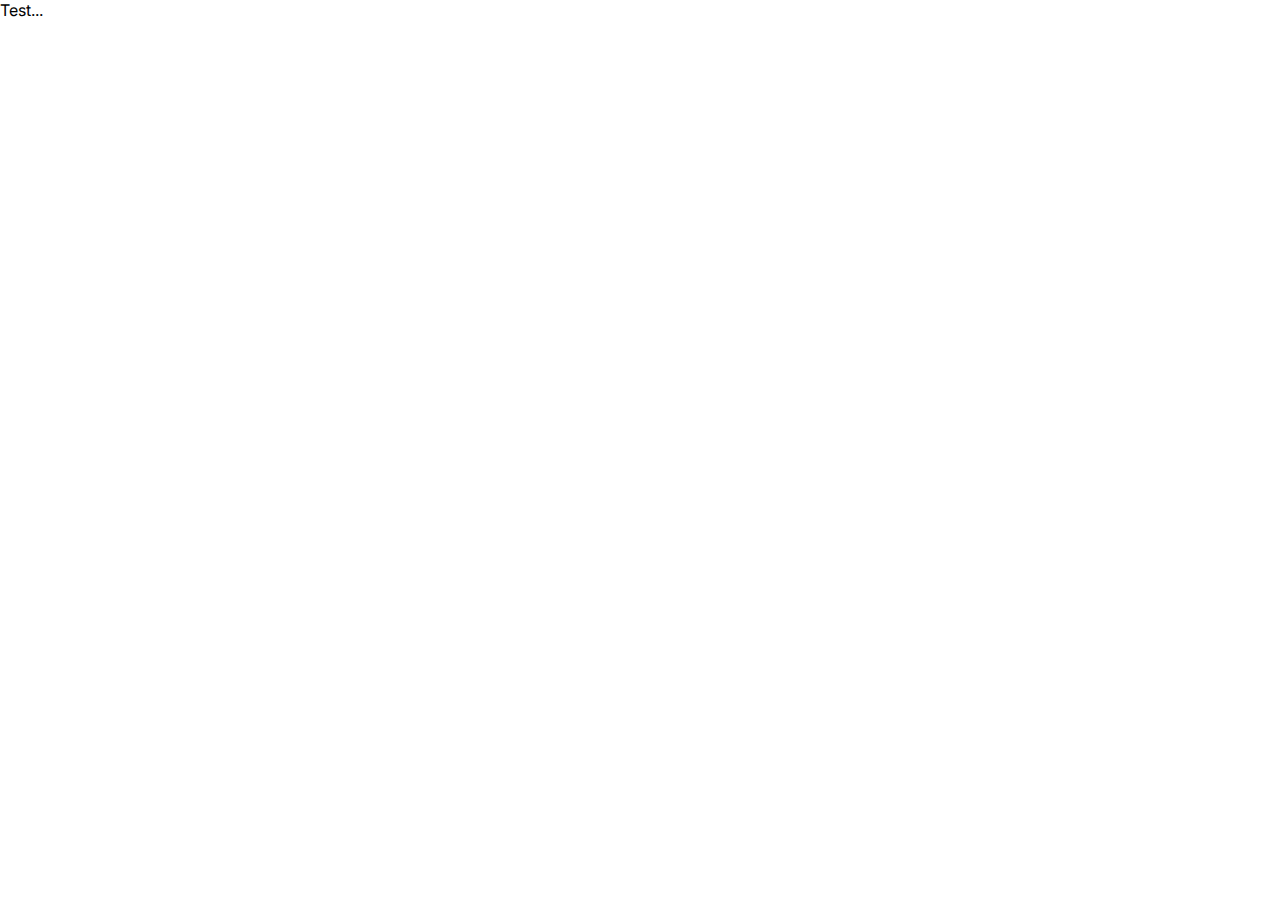
==== index.html @ e5927269 "Add files via upload" ====
<!DOCTYPE html>
<html lang="en">
  <head>
    <meta charset="UTF-8" />
    <meta http-equiv="X-UA-Compatible" content="IE=edge" />
    <meta name="viewport" content="width=device-width, initial-scale=1.0" />
    <meta
      name="description"
      content="Specialty coffee in the Practicum Library"
    />
    <meta name="author" content="Michael Williams" />
    <meta
      name="keywords"
      content="coffee, recipes, espresso, baked goods, coffee shop"
    />
    <title>Coffee Shop</title>
    <link rel="stylesheet" href="./vendor/normalize.css" />
    <link rel="stylesheet" href="./pages/index.css" />
    <link rel="shortcut icon" href="favicon.ico" />
    <link rel="preconnect" href="https://fonts.googleapis.com" />
    <link rel="preconnect" href="https://fonts.gstatic.com" crossorigin />
    <link
      href="https://fonts.googleapis.com/css2?family=Inter:wght@400;500;700&family=Noto+Serif:ital@0;1&display=swap"
      rel="stylesheet"
    />
  </head>

  <body>
    <div class="page">
      Test...
      <header class="header"></header>

      <main class="content">
        <section class="recipes"></section>
        <section class="menu"></section>
        <section class="reservation"></section>
        <section class="about"></section>
      </main>
      <footer class="footer"></footer>
    </div>
  </body>
</html>
---- pages/index.css ----
.page {
  min-width: 1100px;
  max-width: 1600px;
  margin: 0, auto;
  font-family: "Inter", Arial, sans-serif;
  font-size: 16px;
  line-height: 20px;
}

.footer {
}
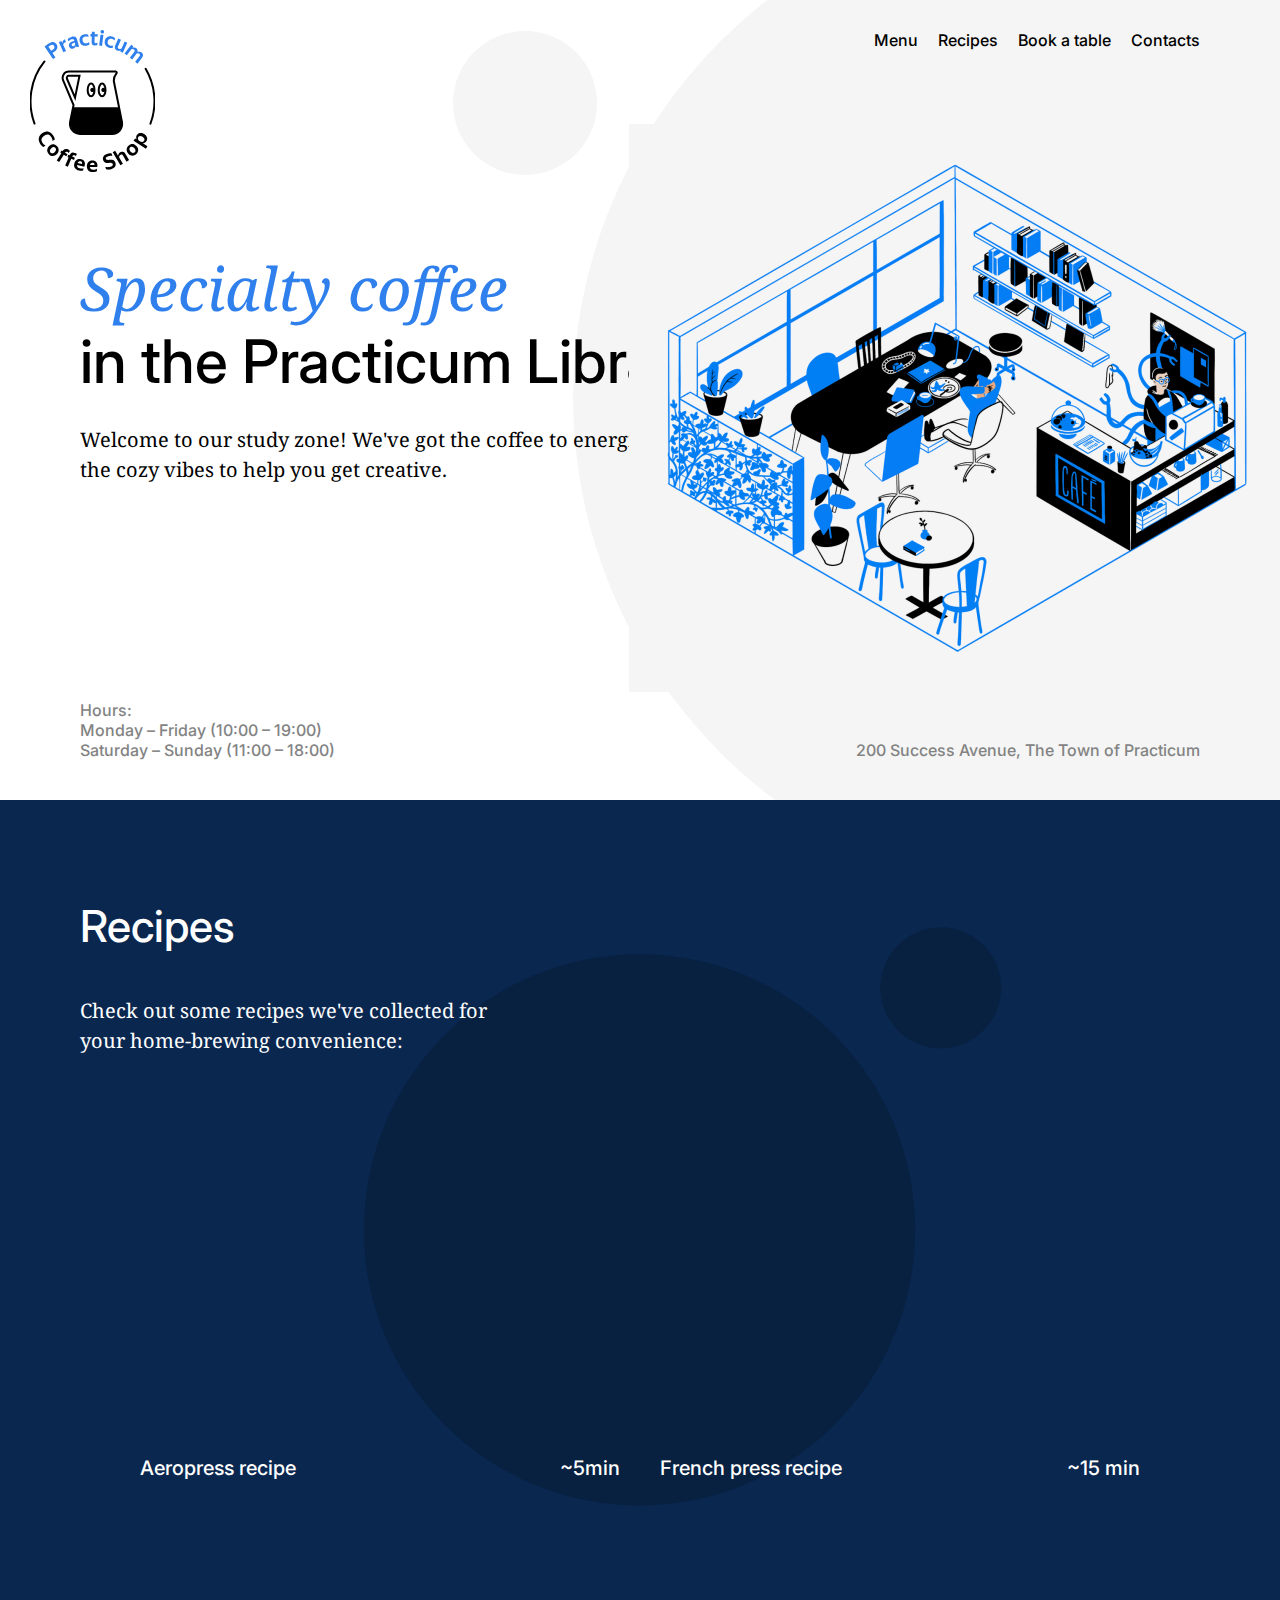
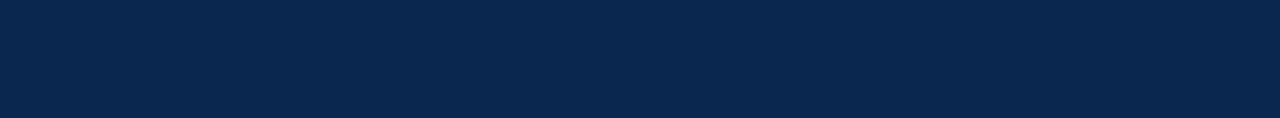
==== commit f405cc09: "Add files via upload" ====
--- a/index.html
+++ b/index.html
@@ -27,14 +27,94 @@
 
   <body>
     <div class="page">
-      Test...
-      <header class="header"></header>
+      <header class="header">
+        <nav class="nav">
+          <img
+            src="./images/logo_coffee_shop.svg"
+            alt="Practicum Coffee Shop Logo"
+            class="logo"
+          />
+          <ul class="nav__links">
+            <li>
+              <a class="nav__link" href="#menu">Menu</a>
+            </li>
+            <li>
+              <a class="nav__link" href="#recipes">Recipes</a>
+            </li>
+            <li>
+              <a class="nav__link" href="#reservations">Book a table</a>
+            </li>
+            <li>
+              <a class="nav__link" href="#contacts">Contacts</a>
+            </li>
+          </ul>
+        </nav>
+        <h1 class="header__title">
+          <span class="header__span-accent" style="color: #2f80ed"
+            >Specialty coffee</span
+          ><br />
+          in the Practicum Library
+        </h1>
+        <p class="header__description">
+          Welcome to our study zone! We've got the coffee to energize you and
+          the cozy vibes to help you get creative.
+        </p>
+        <img
+          src="./images/inside_coffee_shop.png"
+          alt="Illustration 'Inside coffee shop'"
+          class="header__image"
+        />
+        <div class="header__footer">
+          <div class="header__hours">
+            <p class="header__paragraph">Hours:</p>
+            <p class="header__paragraph">Monday – Friday (10:00 – 19:00)</p>
+            <p class="header__paragraph">Saturday – Sunday (11:00 – 18:00)</p>
+          </div>
+          <p class="header__paragraph">
+            200 Success Avenue, The Town of Practicum
+          </p>
+        </div>
+      </header>
 
       <main class="content">
-        <section class="recipes"></section>
-        <section class="menu"></section>
-        <section class="reservation"></section>
-        <section class="about"></section>
+        <section id="recipes" class="recipes">
+          <h2 class="recipes__title">Recipes</h2>
+          <p class="recipes__subtitle">
+            Check out some recipes we've collected for your home-brewing
+            convenience:
+          </p>
+          <div class="recipes__videos">
+            <div class="recipes__video">
+              <iframe
+                class="recipes__iframe"
+                src="https://www.youtube.com/embed/j6VlT_jUVPc"
+                title="YouTube video player"
+                allow="accelerometer; autoplay; clipboard-write; encrypted-media; gyroscope; picture-in-picture; web-share"
+                allowfullscreen
+              ></iframe>
+              <p class="recipes__video-caption">
+                <span>Aeropress recipe </span>
+                <span>~5min</span>
+              </p>
+            </div>
+            <div class="recipes__video">
+              <iframe
+                class="recipes__iframe"
+                src="https://www.youtube.com/embed/st571DYYTR8"
+                title="YouTube video player"
+                allow="accelerometer; autoplay; clipboard-write; encrypted-media; gyroscope; picture-in-picture; web-share"
+                allowfullscreen
+              ></iframe>
+              <p class="recipes__video-caption">
+                <span>French press recipe</span>
+                <span>~15 min</span>
+              </p>
+            </div>
+          </div>
+        </section>
+        <section id="menu" class="menu"></section>
+        <section id="reservations" class="reservations"></section>
+        <section id="contacts" class="contacts"></section>
       </main>
       <footer class="footer"></footer>
     </div>
--- a/pages/index.css
+++ b/pages/index.css
@@ -1,11 +1,174 @@
 .page {
   min-width: 1100px;
   max-width: 1600px;
-  margin: 0, auto;
+  margin: auto;
   font-family: "Inter", Arial, sans-serif;
   font-size: 16px;
   line-height: 20px;
 }
 
+.header {
+  position: relative;
+  background-color: #ffffff;
+  background-image: url(../images/background_header.svg);
+  background-repeat: no-repeat;
+  background-position: center;
+  background-size: cover;
+  min-height: 720px;
+  max-height: 800px;
+  padding: 30px 0 40px;
+  height: 100vh;
+  box-sizing: border-box;
+}
+
+.nav {
+  display: flex;
+  justify-content: flex-end;
+}
+
+.logo {
+  position: absolute;
+  top: 30px;
+  left: 30px;
+  width: 125px;
+  height: 142px;
+}
+
+.nav__links {
+  margin: 0 80px 0 0;
+  display: flex;
+  column-gap: 20px;
+  font-family: "Inter";
+  font-style: normal;
+  font-weight: 500;
+  font-size: 16px;
+  line-height: 20px;
+  list-style: none;
+}
+
+.nav__link {
+  color: #000000;
+  text-decoration: none;
+  font-weight: 500;
+  padding-left: 0;
+}
+.header__title {
+  display: block;
+  margin: 202px 0 28px 80px;
+  max-width: 729px;
+  font-family: "Inter";
+  font-style: normal;
+  font-weight: 500;
+  font-size: 60px;
+  line-height: 72px;
+}
+
+.header__span-accent {
+  font-family: "Noto Serif";
+  font-style: italic;
+  font-weight: normal;
+  font-size: 60px;
+  line-height: 72px;
+  color: #2f80ed;
+}
+
+.header__description {
+  max-width: 683px;
+  margin: 28px 0 0 80px;
+  font-family: "Noto Serif";
+  font-style: normal;
+  font-weight: normal;
+  font-size: 20px;
+  line-height: 30px;
+}
+
+.header__image {
+  position: absolute;
+  width: 646px;
+  height: 568px;
+  top: 124px;
+  right: 5px;
+  z-index: 0;
+}
+
+.header__footer {
+  display: flex;
+  position: absolute;
+  left: 80px;
+  right: 80px;
+  bottom: 40px;
+  flex-direction: row;
+  justify-content: space-between;
+  box-sizing: border-box;
+  align-items: flex-end;
+}
+
+.header__paragraph {
+  margin: 0;
+  font-family: "Inter";
+  font-style: normal;
+  font-weight: 500;
+  font-size: 16px;
+  line-height: 20px;
+  color: #838383;
+}
+
+.recipes {
+  background-color: #0a2750;
+  background-image: url(../images/background_recipes.svg);
+  background-repeat: no-repeat;
+  background-position: center;
+  background-size: cover;
+  color: #ffffff;
+}
+
+.recipes__title {
+  max-width: 580px;
+  font-family: "Inter";
+  font-style: normal;
+  font-weight: 500;
+  font-size: 44px;
+  line-height: 52px;
+  margin: 0;
+  padding: 100px 0 24px 80px;
+}
+
+.recipes__subtitle {
+  max-width: 438px;
+  font-family: "Noto Serif";
+  font-style: normal;
+  font-weight: normal;
+  font-size: 20px;
+  line-height: 30px;
+  padding-left: 80px;
+}
+
+.recipes__videos {
+  display: flex;
+  justify-content: center;
+  align-items: center;
+  margin: 0;
+  padding-bottom: 215px;
+  padding-top: 80px;
+  gap: 40px;
+}
+
+.recipes__iframe {
+  width: 480px;
+  height: 273px;
+  border: none;
+}
+
+.recipes__video-caption {
+  display: flex;
+  justify-content: space-between;
+  align-items: center;
+  font-family: "Inter";
+  font-style: normal;
+  font-weight: 500;
+  font-size: 20px;
+  line-height: 30px;
+}
+
 .footer {
 }
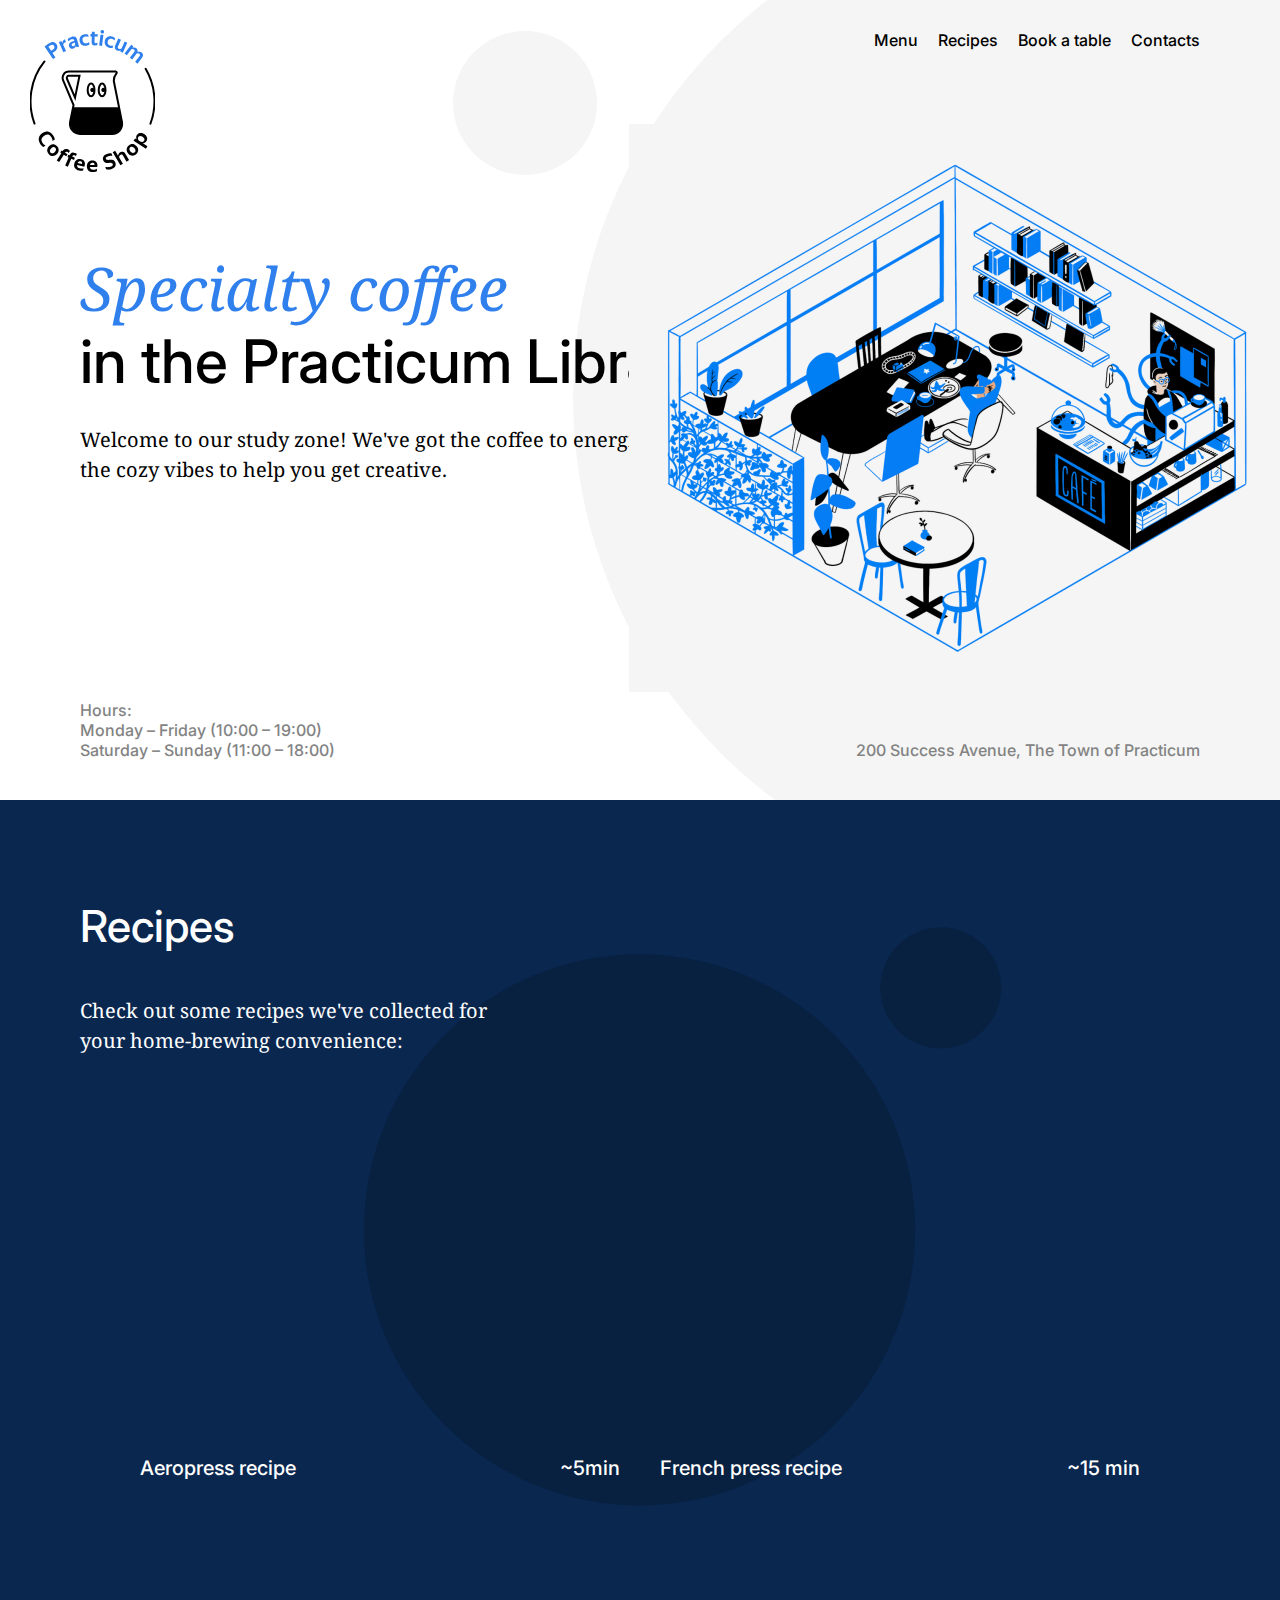
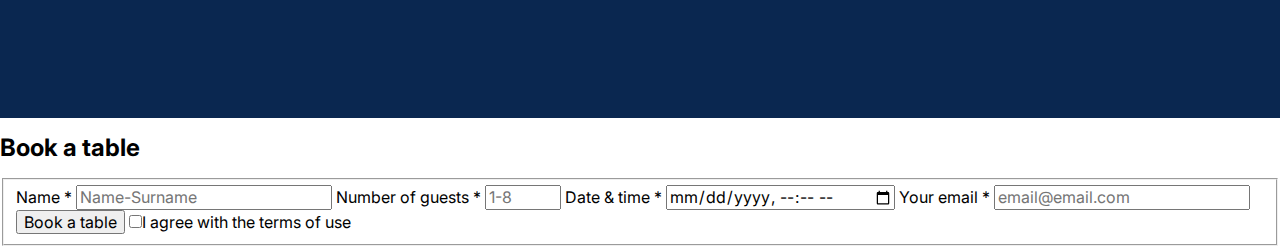
==== commit f1d5c5b9: "Add files via upload" ====
--- a/index.html
+++ b/index.html
@@ -112,8 +112,66 @@
             </div>
           </div>
         </section>
+        <section id="reservation" class="reservation">
+          <h2 class="reservation__title">Book a table</h2>
+          <form class="form reservation__form">
+            <fieldset class="form__fieldset">
+              <label for="name" class="form__label">Name *</label>
+              <input
+                class="form__input"
+                type="text"
+                id="name"
+                name="name-surname"
+                placeholder="Name-Surname"
+                required
+              />
+              <label for="number-of-guest" class="form__label"
+                >Number of guests *</label
+              >
+              <input
+                class="form__input"
+                type="number"
+                id="number-of-guest"
+                name="number-of-guest"
+                min="1"
+                max="8"
+                placeholder="1-8"
+                required
+              />
+              <label for="date-time" class="form__label">Date & time *</label>
+              <input
+                class="form__input"
+                type="datetime-local"
+                id="date-time"
+                name="date-time"
+                required
+              />
+              <label for="email" class="form__label">Your email *</label>
+              <input
+                class="form__input"
+                type="email"
+                id="email"
+                name="email"
+                placeholder="email@email.com"
+                required
+              />
+              <button class="form__button" type="submit">Book a table</button>
+              <label
+                for="terms-agreement"
+                class="form__label form__label_type_checkbox"
+              >
+                <input
+                  class="form__checkbox"
+                  type="checkbox"
+                  id="terms-agreement"
+                  name="terms-agreement"
+                  required
+                />I agree with the terms of use
+              </label>
+            </fieldset>
+          </form>
+        </section>
         <section id="menu" class="menu"></section>
-        <section id="reservations" class="reservations"></section>
         <section id="contacts" class="contacts"></section>
       </main>
       <footer class="footer"></footer>
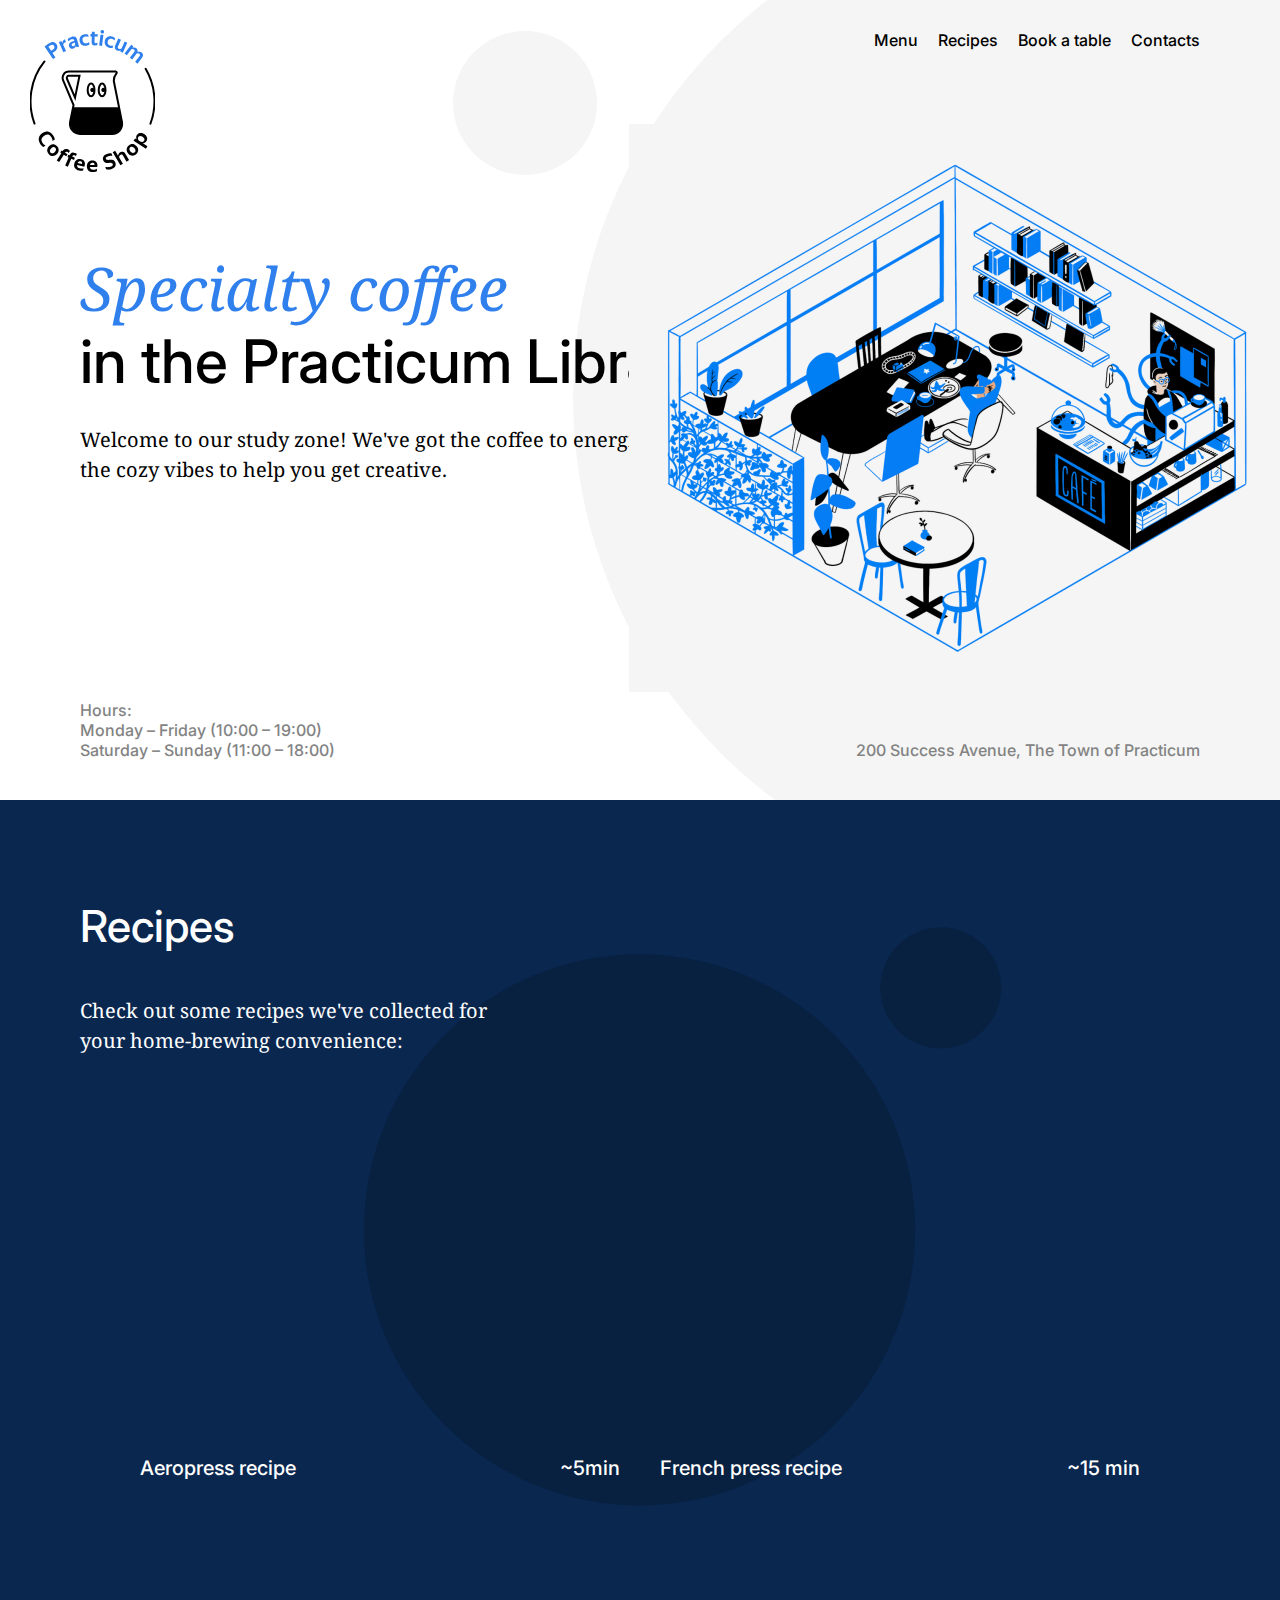
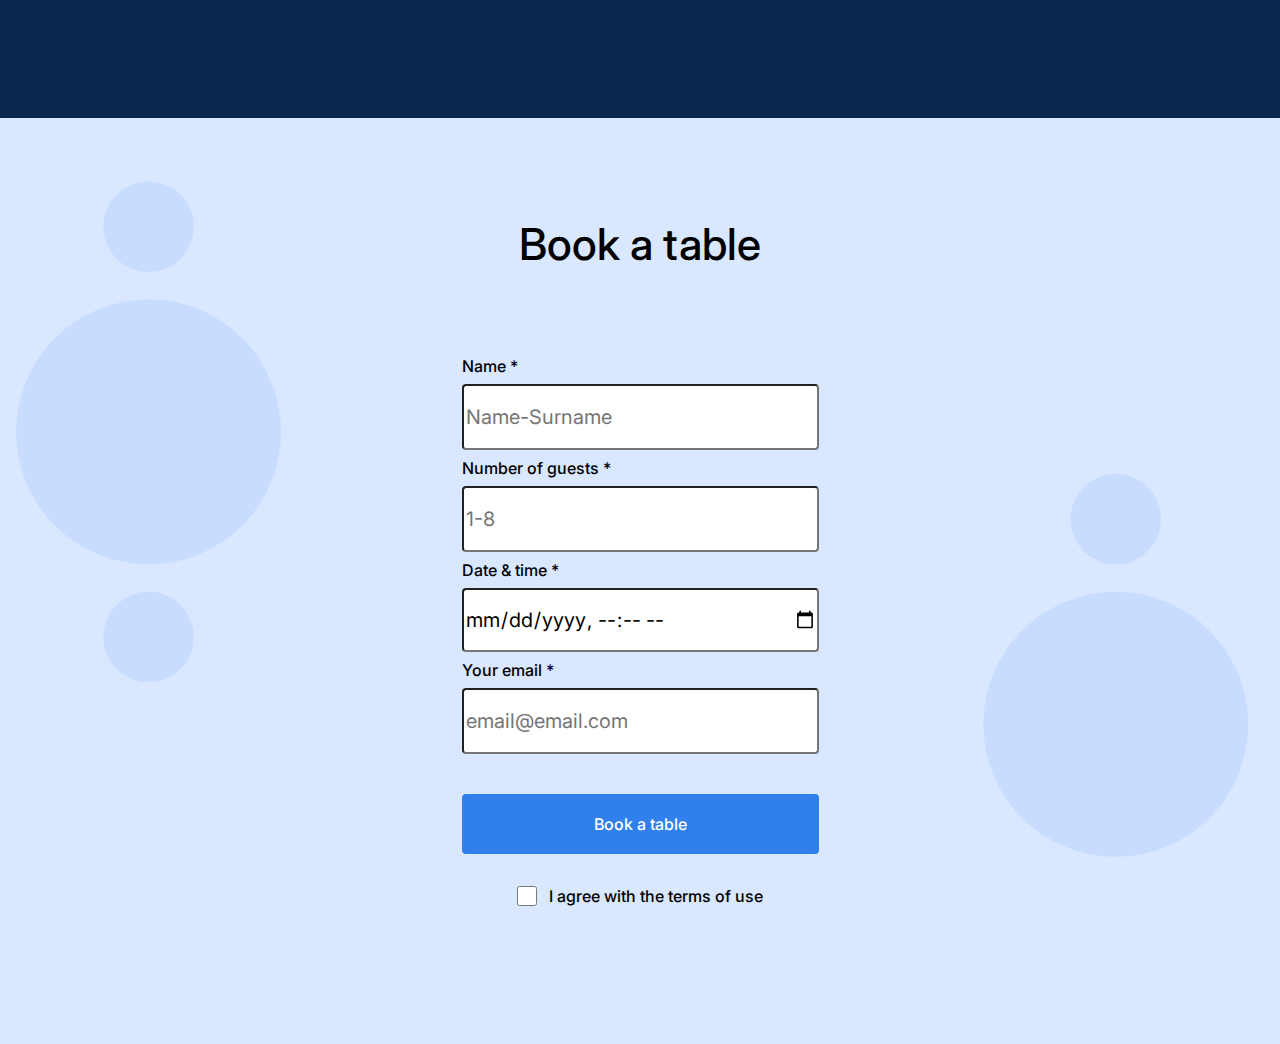
==== commit 3b1106d5: "Add files via upload" ====
--- a/index.html
+++ b/index.html
@@ -42,7 +42,7 @@
               <a class="nav__link" href="#recipes">Recipes</a>
             </li>
             <li>
-              <a class="nav__link" href="#reservations">Book a table</a>
+              <a class="nav__link" href="#reservation">Book a table</a>
             </li>
             <li>
               <a class="nav__link" href="#contacts">Contacts</a>
--- a/pages/index.css
+++ b/pages/index.css
@@ -170,5 +170,102 @@
   line-height: 30px;
 }
 
+.reservation {
+  background-image: url(../images/background_reservation.svg);
+  background-color: #d9e7ff;
+  background-repeat: no-repeat;
+  background-position: center;
+  background-size: cover;
+}
+
+.reservation__title {
+  text-align: center;
+  font-family: Inter;
+  font-style: normal;
+  font-weight: 500;
+  font-size: 44px;
+  line-height: 52px;
+  padding: 100px 0 80px 0;
+  margin: auto;
+}
+.reservation__form {
+  max-width: 385px;
+  margin: auto;
+}
+
+.form {
+  display: flex;
+  flex-direction: column;
+  align-content: center;
+  justify-content: center;
+  max-width: 385px;
+}
+.form__fieldset {
+  display: flex;
+  flex-direction: column;
+  align-content: center;
+  justify-content: center;
+  border: none;
+}
+
+.form__label {
+  font-family: Inter;
+  font-style: normal;
+  font-weight: 500;
+  font-size: 16px;
+  line-height: 20px;
+  margin-bottom: 8px;
+}
+
+.form__input {
+  font-family: Inter;
+  font-style: normal;
+  font-weight: normal;
+  font-size: 20px;
+  line-height: 30px;
+  border-radius: 4px;
+  margin: 0 0 8px 0;
+  height: 60px;
+}
+
+.form__button {
+  width: 100%;
+  height: 60px;
+  background-color: #2f80ed;
+  color: #ffffff;
+  font-family: Inter;
+  font-style: normal;
+  font-weight: 500;
+  font-size: 16px;
+  line-height: 20px;
+  border-radius: 4px;
+  border: none;
+  margin: 32px 0 32px 0;
+  opacity: 1;
+}
+
+.form__button:hover {
+  opacity: 0.7;
+}
+
+.form__label_type_checkbox {
+  display: flex;
+  justify-content: center;
+}
+.form__checkbox {
+  width: 20px;
+  height: 20px;
+  background-color: #2f80ed;
+  background-image: url(../images/check.svg);
+  font-family: Inter;
+  font-style: normal;
+  font-weight: 500;
+  font-size: 16px;
+  line-height: 20px;
+  border-radius: 2px;
+  margin-right: 12px;
+  margin-bottom: 120px;
+}
+
 .footer {
 }
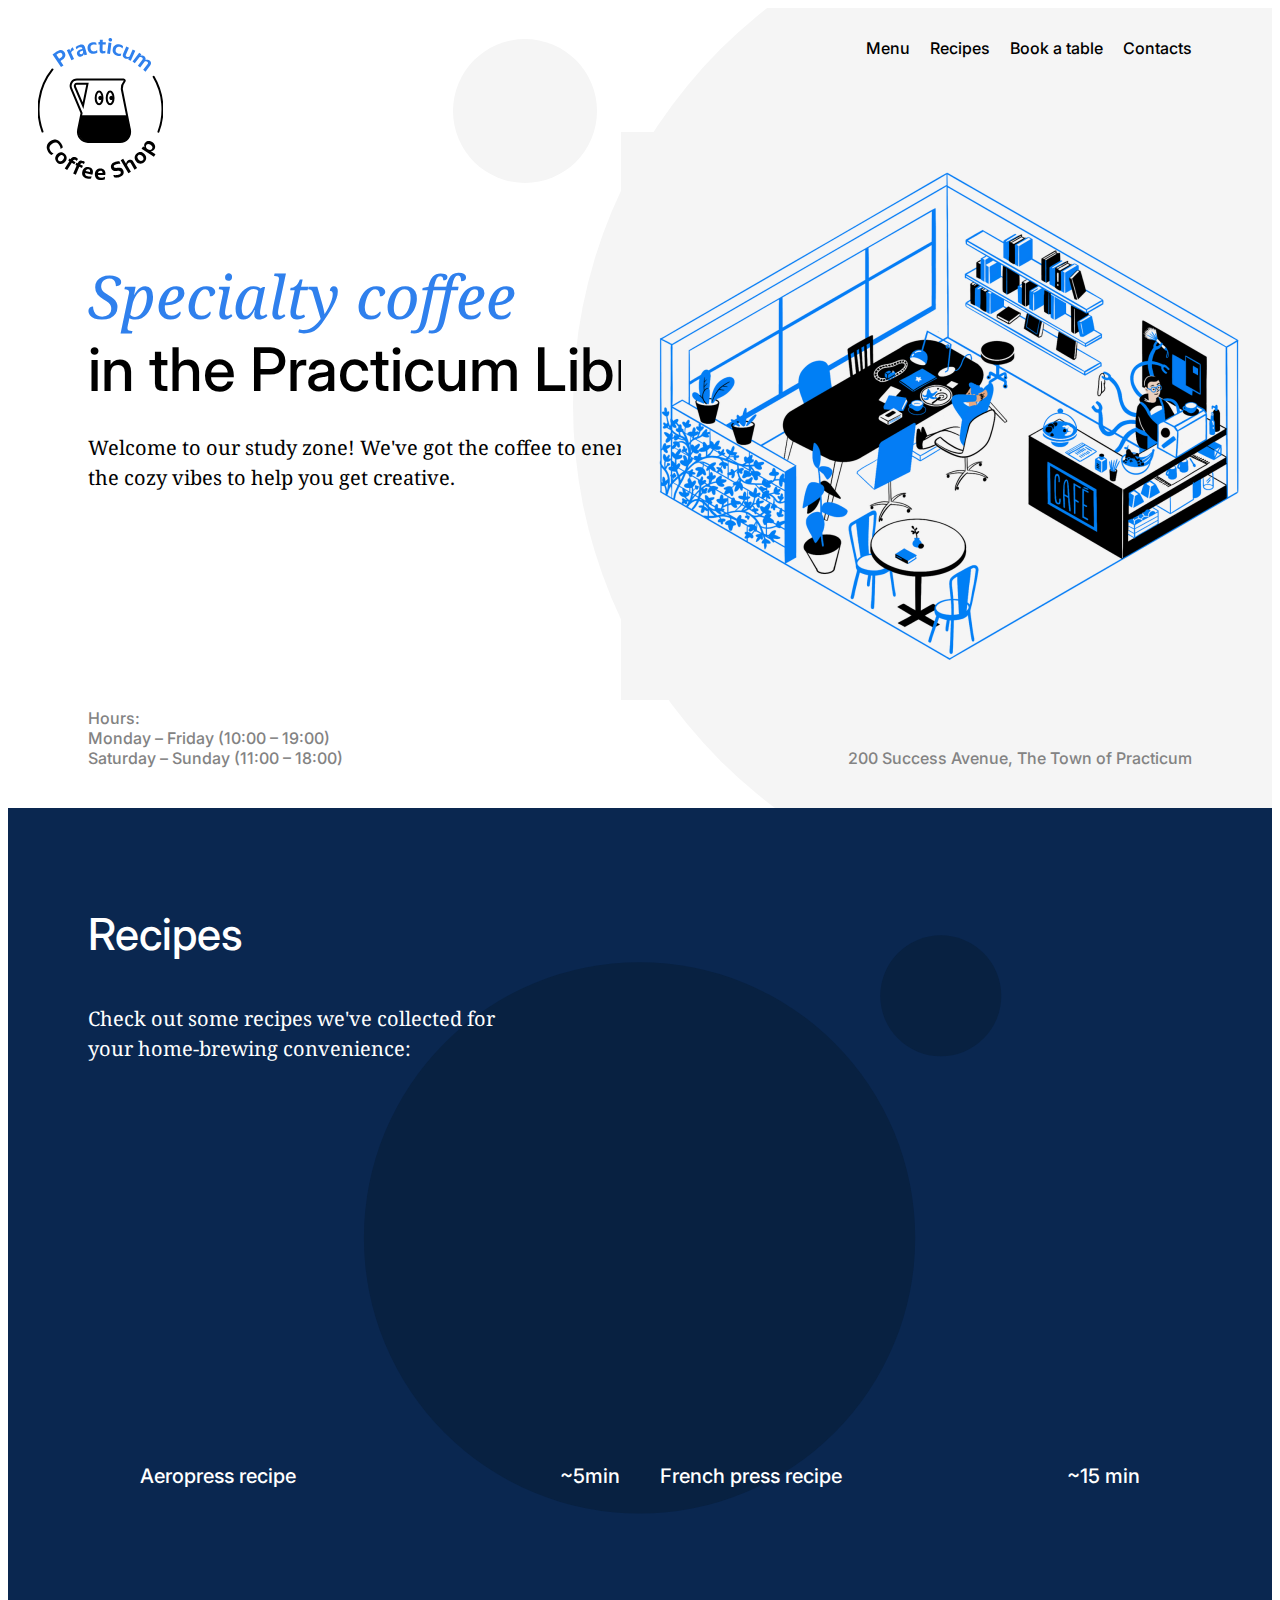
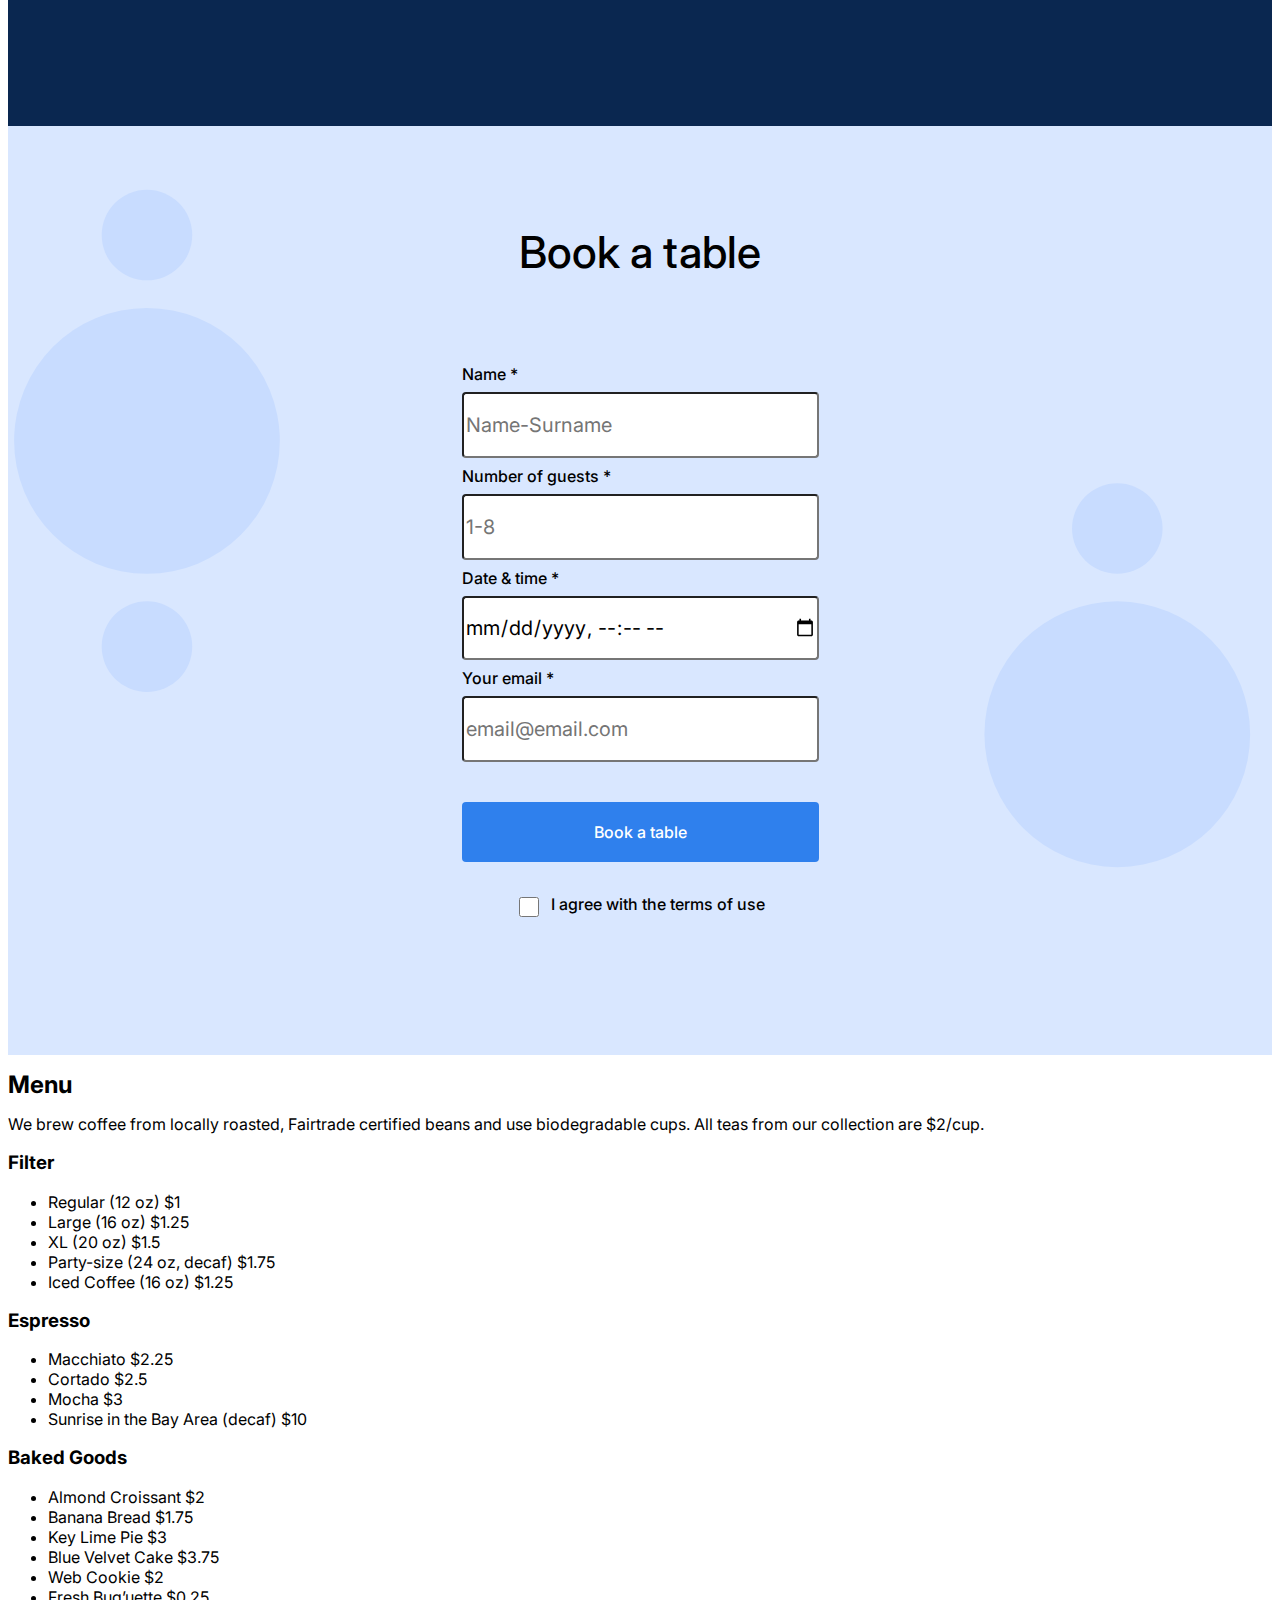
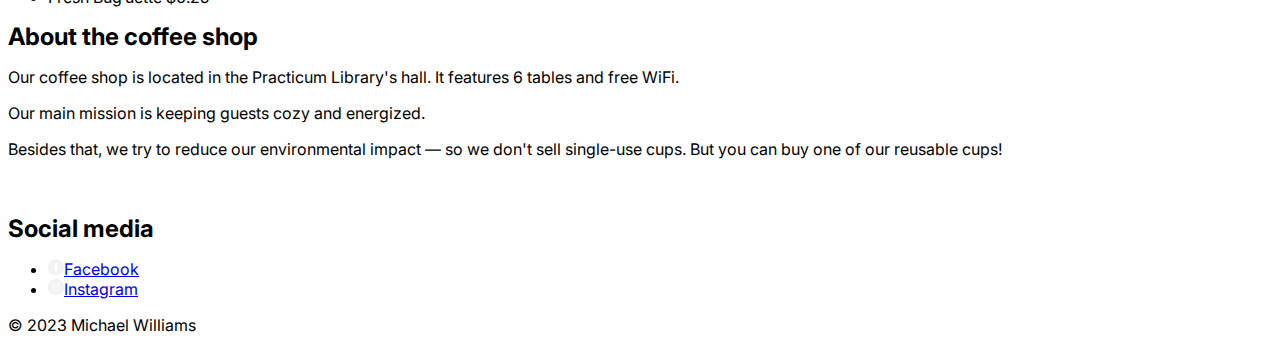
==== commit adb33e7b: "Add files via upload" ====
--- a/index.html
+++ b/index.html
@@ -14,7 +14,6 @@
       content="coffee, recipes, espresso, baked goods, coffee shop"
     />
     <title>Coffee Shop</title>
-    <link rel="stylesheet" href="./vendor/normalize.css" />
     <link rel="stylesheet" href="./pages/index.css" />
     <link rel="shortcut icon" href="favicon.ico" />
     <link rel="preconnect" href="https://fonts.googleapis.com" />
@@ -171,10 +170,158 @@
             </fieldset>
           </form>
         </section>
-        <section id="menu" class="menu"></section>
-        <section id="contacts" class="contacts"></section>
+        <section id="menu" class="menu">
+          <h2 class="menu__title">Menu</h2>
+          <p class="menu__subtitle">
+            We brew coffee from locally roasted, Fairtrade certified beans and
+            use biodegradable cups. All teas from our collection are $2/cup.
+          </p>
+          <div class="menu__cards">
+            <div class="card">
+              <h3 class="card__title">Filter</h3>
+              <ul class="card__list">
+                <li class="card__list-item">
+                  Regular (12 oz)
+                  <span class="card__list-divider"></span>
+                  $1
+                </li>
+                <li class="card__list-item">
+                  Large (16 oz)
+                  <span class="card__list-divider"></span>
+                  $1.25
+                </li>
+                <li class="card__list-item">
+                  XL (20 oz)
+                  <span class="card__list-divider"></span>
+                  $1.5
+                </li>
+                <li class="card__list-item">
+                  Party-size (24 oz, decaf)
+                  <span class="card__list-divider"></span>
+                  $1.75
+                </li>
+                <li class="card__list-item">
+                  Iced Coffee (16 oz)
+                  <span class="card__list-divider"></span>
+                  $1.25
+                </li>
+              </ul>
+            </div>
+            <div class="card">
+              <h3 class="card__title">Espresso</h3>
+              <ul class="card__list">
+                <li class="card__list-item">
+                  Macchiato
+                  <span class="card__list-divider"></span>
+                  $2.25
+                </li>
+                <li class="card__list-item">
+                  Cortado
+                  <span class="card__list-divider"></span>
+                  $2.5
+                </li>
+                <li class="card__list-item">
+                  Mocha
+                  <span class="card__list-divider"></span>
+                  $3
+                </li>
+                <li class="card__list-item">
+                  Sunrise in the Bay Area (decaf)
+                  <span class="card__list-divider"></span>
+                  $10
+                </li>
+              </ul>
+            </div>
+            <div class="card">
+              <h3 class="card__title">Baked Goods</h3>
+              <ul class="card__list">
+                <li class="card__list-item">
+                  Almond Croissant
+                  <span class="card__list-divider"></span>
+                  $2
+                </li>
+                <li class="card__list-item">
+                  Banana Bread
+                  <span class="card__list-divider"></span>
+                  $1.75
+                </li>
+                <li class="card__list-item">
+                  Key Lime Pie
+                  <span class="card__list-divider"></span>
+                  $3
+                </li>
+                <li class="card__list-item">
+                  Blue Velvet Cake
+                  <span class="card__list-divider"></span>
+                  $3.75
+                </li>
+                <li class="card__list-item">
+                  Web Cookie
+                  <span class="card__list-divider"></span>
+                  $2
+                </li>
+                <li class="card__list-item">
+                  Fresh Bug’uette
+                  <span class="card__list-divider"></span>
+                  $0.25
+                </li>
+              </ul>
+            </div>
+          </div>
+        </section>
+        <section id="about" class="about">
+          <h2 class="about__title">About the coffee shop</h2>
+          <div class="about__content">
+            <p class="about__paragraph">
+              Our coffee shop is located in the Practicum Library's hall. It
+              features 6 tables and free WiFi.
+            </p>
+            <p class="about__paragraph">
+              Our main mission is keeping guests cozy and energized.
+            </p>
+            <p class="about__paragraph">
+              Besides that, we try to reduce our environmental impact — so we
+              don't sell single-use cups. But you can buy one of our reusable
+              cups!
+            </p>
+          </div>
+          <div class="about__circle"></div>
+          <div class="about__circle about__circle_animation_blurred"></div>
+        </section>
       </main>
-      <footer class="footer"></footer>
+      <footer id="footer" class="footer">
+        <div class="footer__content">
+          <img
+            class="footer__logo"
+            src="images/practicum_logo.svg"
+            alt="Practicum logo"
+          />
+          <div>
+            <h2 class="footer__social-heading">Social media</h2>
+            <ul class="footer__list">
+              <li class="footer__list-item">
+                <a class="footer__social-link" href="#">
+                  <img
+                    class="footer__social-icon"
+                    src="images/facebook_white.svg"
+                    alt="Facebook Icon"
+                  />Facebook
+                </a>
+              </li>
+              <li class="footer__list-item">
+                <a class="footer__social-link" href="#">
+                  <img
+                    class="footer__social-icon"
+                    src="images/instagram_white.svg"
+                    alt="Instagram Icon"
+                  />Instagram
+                </a>
+              </li>
+            </ul>
+          </div>
+        </div>
+        <p class="footer__copyright">&copy; 2023 Michael Williams</p>
+      </footer>
     </div>
   </body>
 </html>
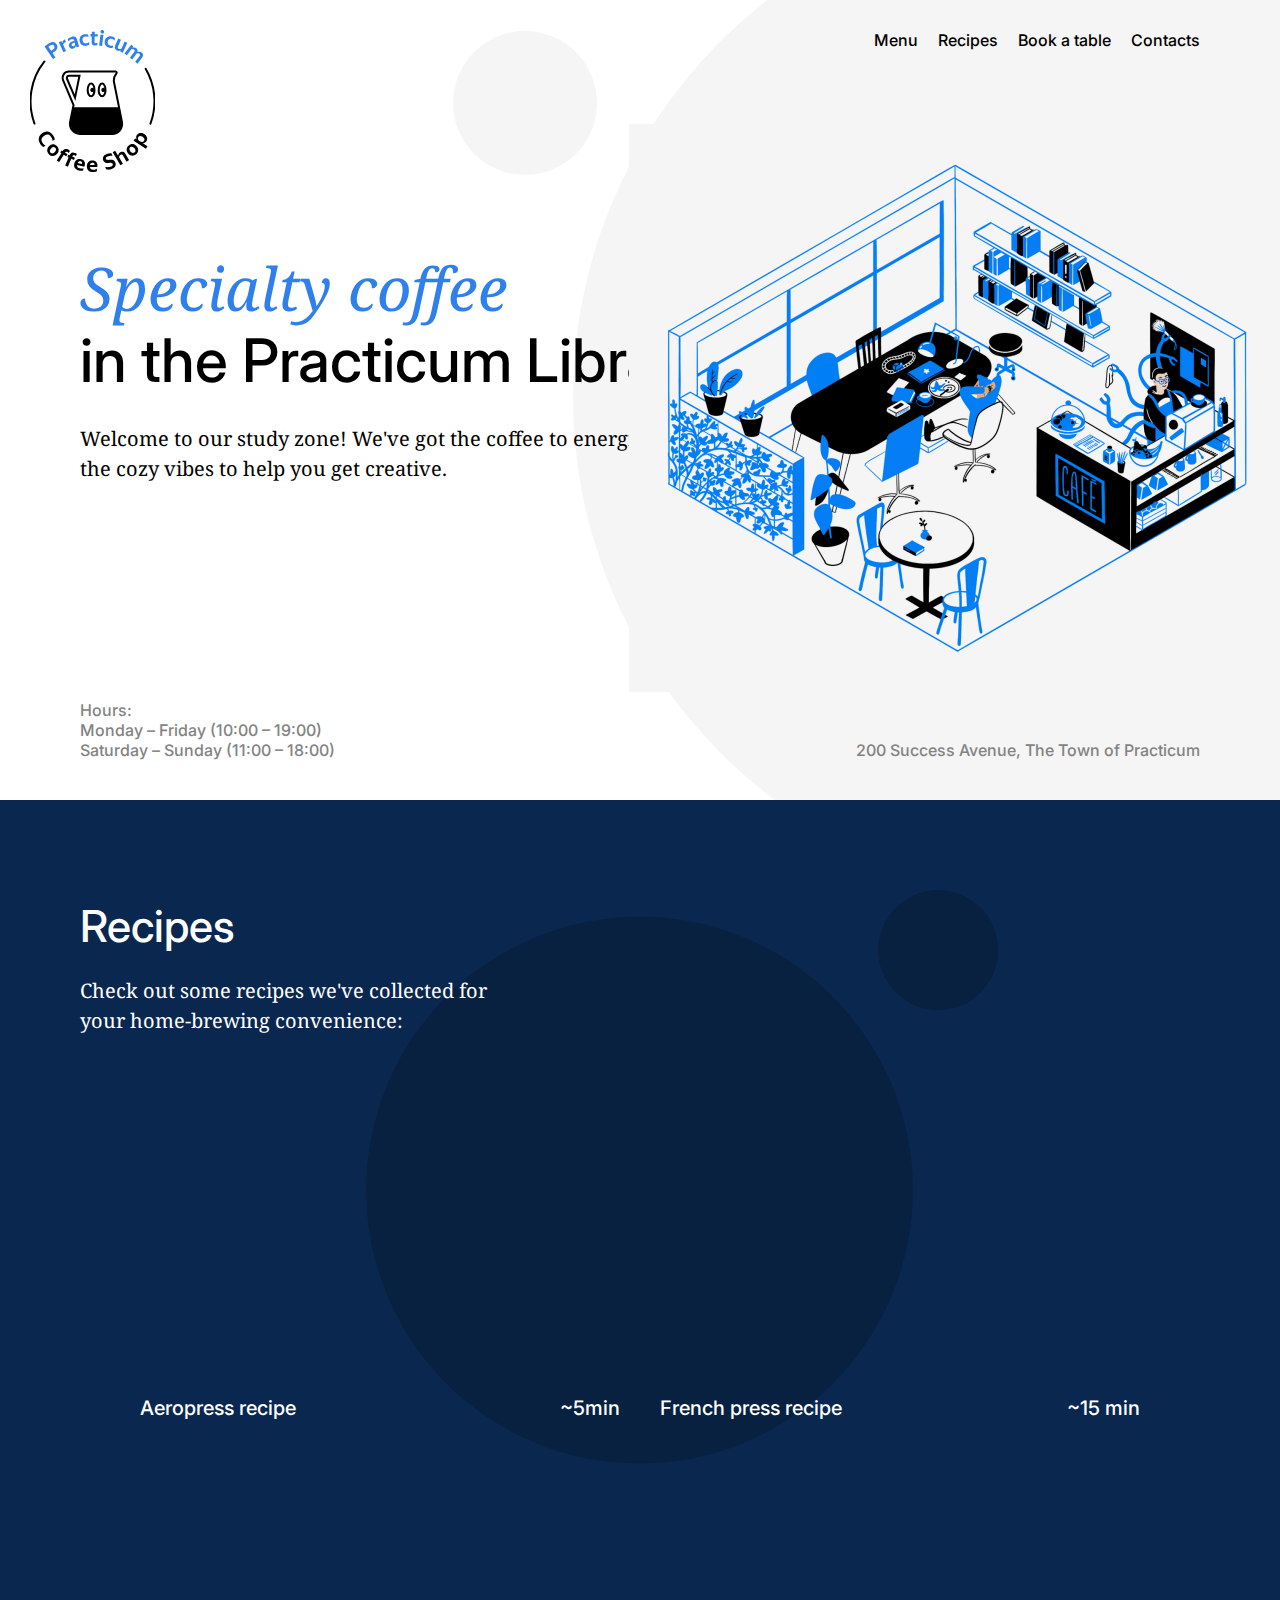
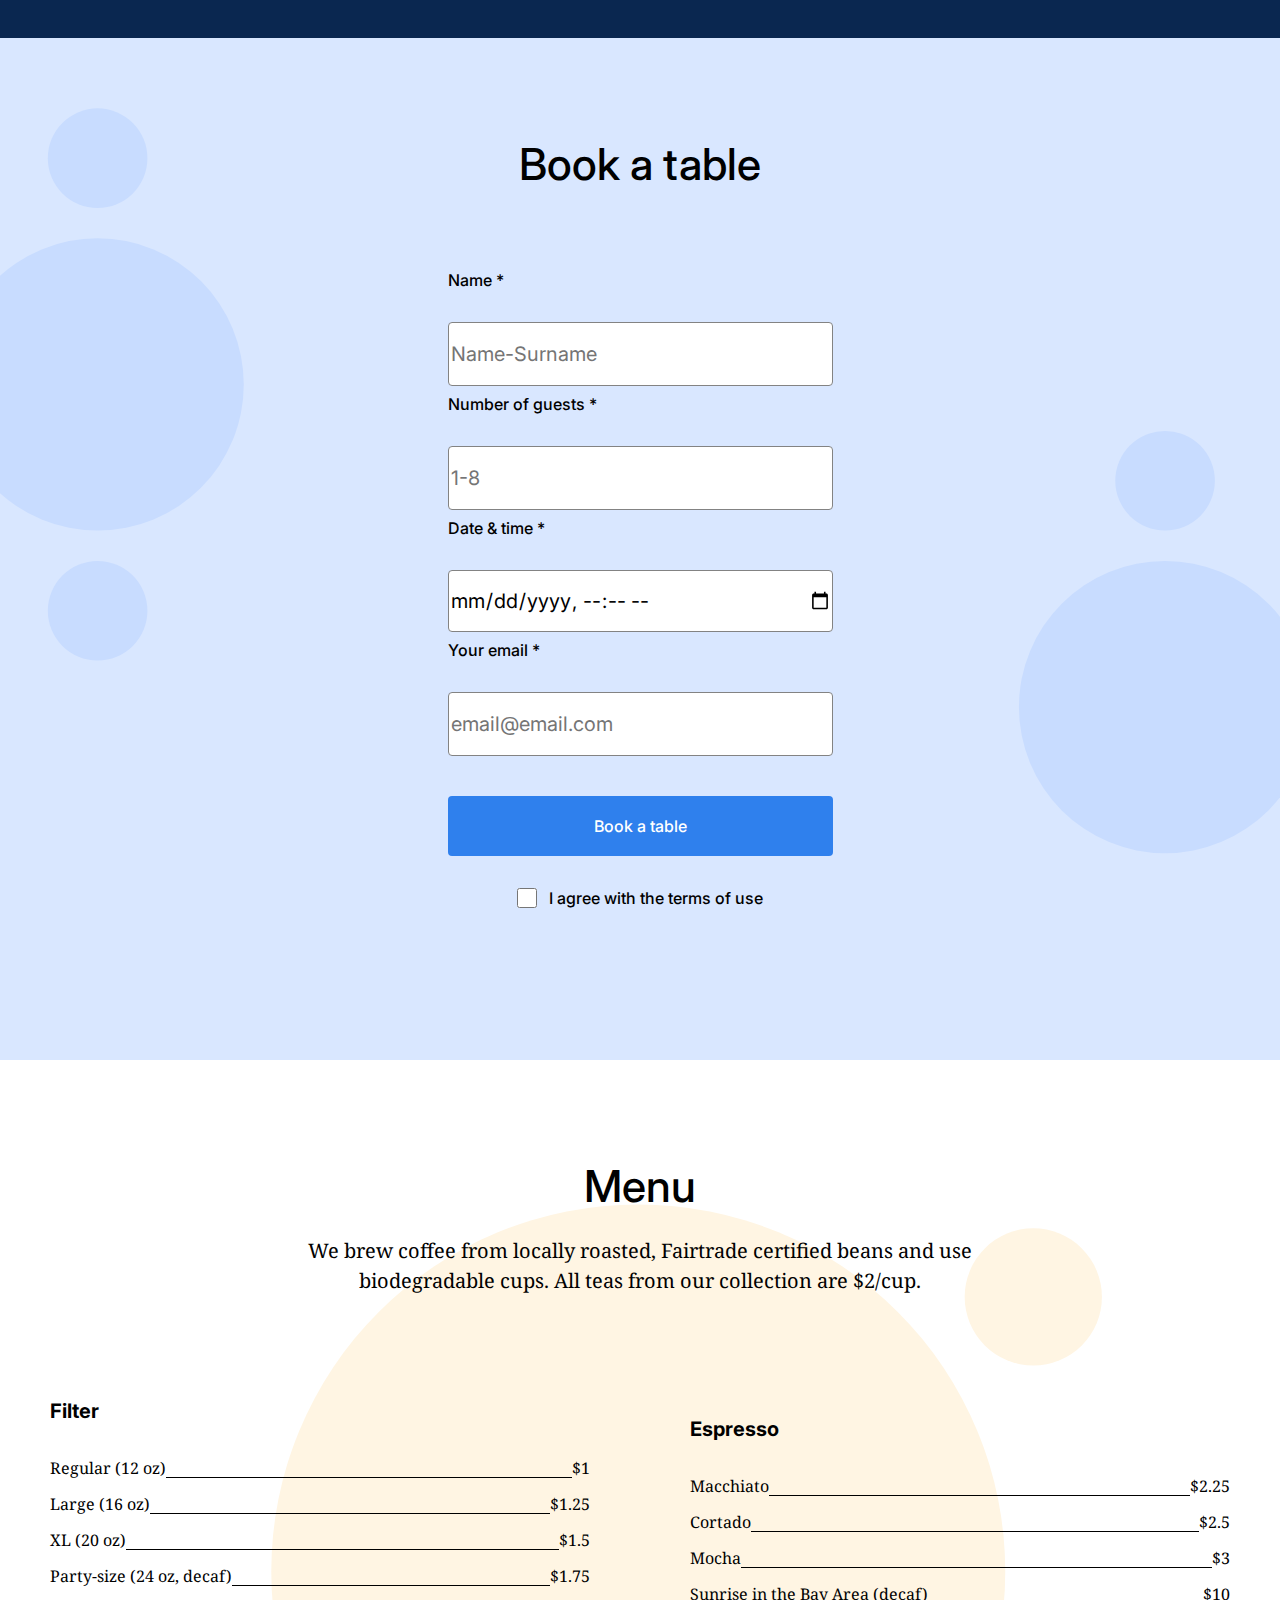
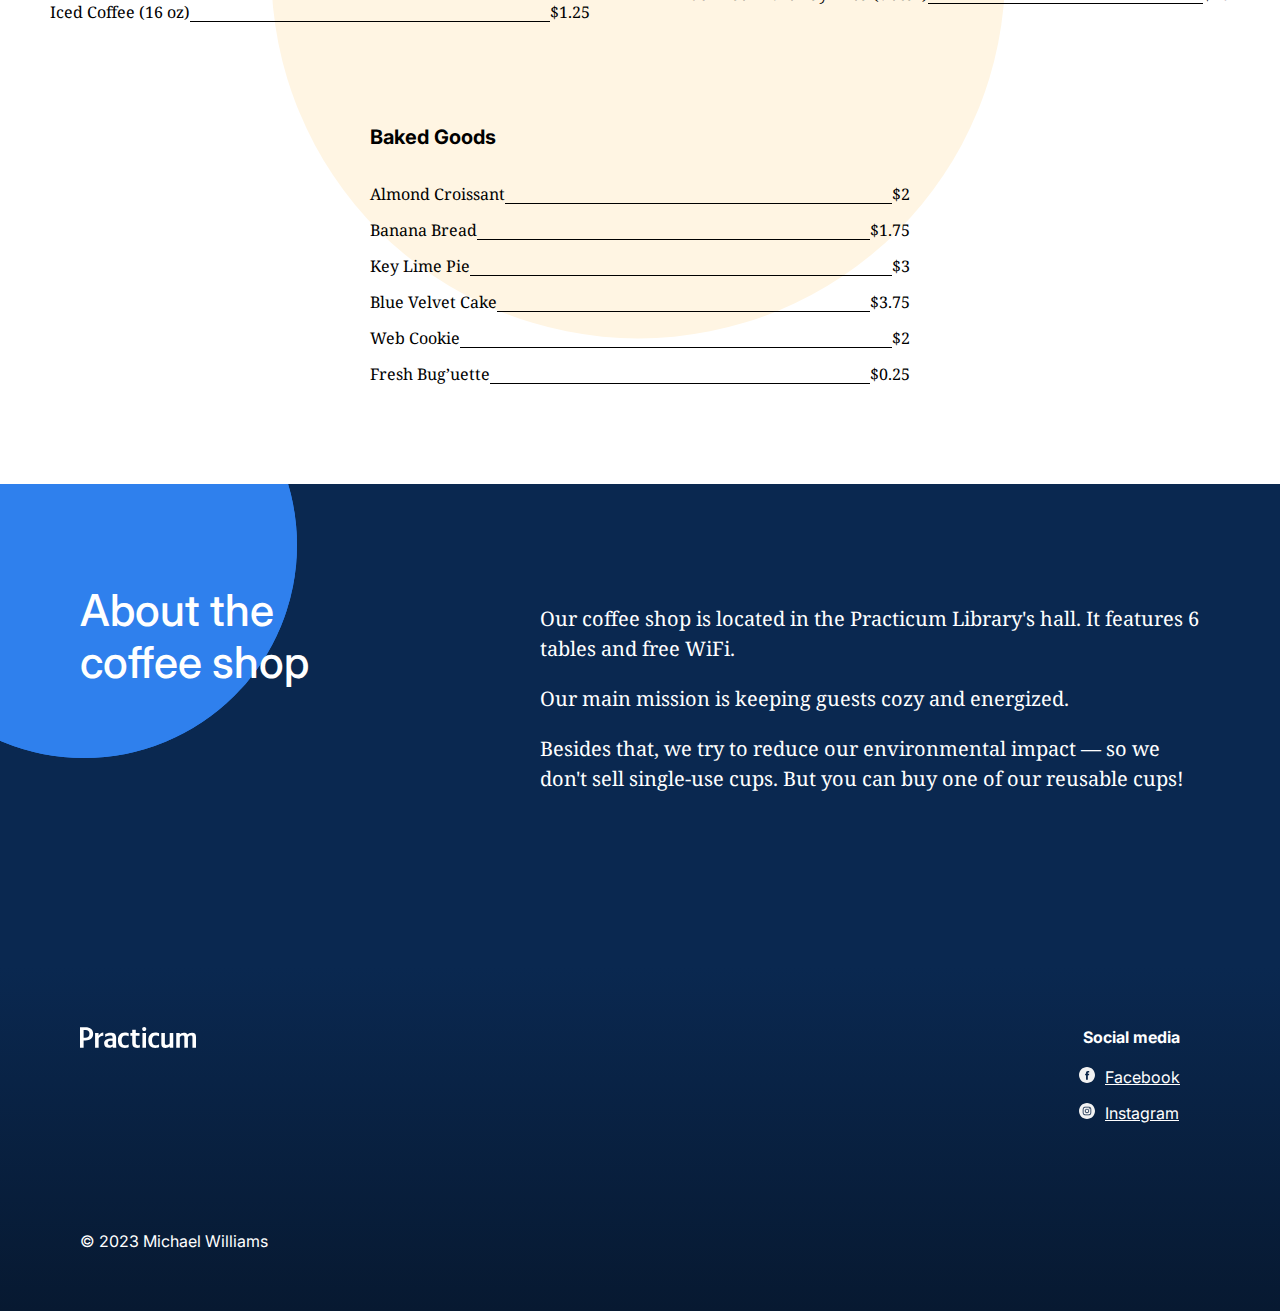
==== commit 8a0b2329: "Add files via upload" ====
--- a/index.html
+++ b/index.html
@@ -44,14 +44,12 @@
               <a class="nav__link" href="#reservation">Book a table</a>
             </li>
             <li>
-              <a class="nav__link" href="#contacts">Contacts</a>
+              <a class="nav__link" href="#footer">Contacts</a>
             </li>
           </ul>
         </nav>
         <h1 class="header__title">
-          <span class="header__span-accent" style="color: #2f80ed"
-            >Specialty coffee</span
-          ><br />
+          <span class="header__span-accent">Specialty coffee</span>
           in the Practicum Library
         </h1>
         <p class="header__description">
--- a/pages/index.css
+++ b/pages/index.css
@@ -1,271 +1,27 @@
-.page {
-  min-width: 1100px;
-  max-width: 1600px;
-  margin: auto;
-  font-family: "Inter", Arial, sans-serif;
-  font-size: 16px;
-  line-height: 20px;
-}
+@import url(../vendor/normalize.css);
 
-.header {
-  position: relative;
-  background-color: #ffffff;
-  background-image: url(../images/background_header.svg);
-  background-repeat: no-repeat;
-  background-position: center;
-  background-size: cover;
-  min-height: 720px;
-  max-height: 800px;
-  padding: 30px 0 40px;
-  height: 100vh;
-  box-sizing: border-box;
-}
+@import url(../blocks/page.css);
 
-.nav {
-  display: flex;
-  justify-content: flex-end;
-}
+@import url(../blocks/header.css);
 
-.logo {
-  position: absolute;
-  top: 30px;
-  left: 30px;
-  width: 125px;
-  height: 142px;
-}
+@import url(../blocks/nav.css);
 
-.nav__links {
-  margin: 0 80px 0 0;
-  display: flex;
-  column-gap: 20px;
-  font-family: "Inter";
-  font-style: normal;
-  font-weight: 500;
-  font-size: 16px;
-  line-height: 20px;
-  list-style: none;
-}
+@import url(../blocks/logo.css);
 
-.nav__link {
-  color: #000000;
-  text-decoration: none;
-  font-weight: 500;
-  padding-left: 0;
-}
-.header__title {
-  display: block;
-  margin: 202px 0 28px 80px;
-  max-width: 729px;
-  font-family: "Inter";
-  font-style: normal;
-  font-weight: 500;
-  font-size: 60px;
-  line-height: 72px;
-}
+@import url(../blocks/nav.css);
 
-.header__span-accent {
-  font-family: "Noto Serif";
-  font-style: italic;
-  font-weight: normal;
-  font-size: 60px;
-  line-height: 72px;
-  color: #2f80ed;
-}
+@import url(../blocks/header.css);
 
-.header__description {
-  max-width: 683px;
-  margin: 28px 0 0 80px;
-  font-family: "Noto Serif";
-  font-style: normal;
-  font-weight: normal;
-  font-size: 20px;
-  line-height: 30px;
-}
+@import url(../blocks/recipes.css);
 
-.header__image {
-  position: absolute;
-  width: 646px;
-  height: 568px;
-  top: 124px;
-  right: 5px;
-  z-index: 0;
-}
+@import url(../blocks/reservation.css);
 
-.header__footer {
-  display: flex;
-  position: absolute;
-  left: 80px;
-  right: 80px;
-  bottom: 40px;
-  flex-direction: row;
-  justify-content: space-between;
-  box-sizing: border-box;
-  align-items: flex-end;
-}
+@import url(../blocks/form.css);
 
-.header__paragraph {
-  margin: 0;
-  font-family: "Inter";
-  font-style: normal;
-  font-weight: 500;
-  font-size: 16px;
-  line-height: 20px;
-  color: #838383;
-}
+@import url(../blocks/menu.css);
 
-.recipes {
-  background-color: #0a2750;
-  background-image: url(../images/background_recipes.svg);
-  background-repeat: no-repeat;
-  background-position: center;
-  background-size: cover;
-  color: #ffffff;
-}
+@import url(../blocks/card.css);
 
-.recipes__title {
-  max-width: 580px;
-  font-family: "Inter";
-  font-style: normal;
-  font-weight: 500;
-  font-size: 44px;
-  line-height: 52px;
-  margin: 0;
-  padding: 100px 0 24px 80px;
-}
+@import url(../blocks/about.css);
 
-.recipes__subtitle {
-  max-width: 438px;
-  font-family: "Noto Serif";
-  font-style: normal;
-  font-weight: normal;
-  font-size: 20px;
-  line-height: 30px;
-  padding-left: 80px;
-}
-
-.recipes__videos {
-  display: flex;
-  justify-content: center;
-  align-items: center;
-  margin: 0;
-  padding-bottom: 215px;
-  padding-top: 80px;
-  gap: 40px;
-}
-
-.recipes__iframe {
-  width: 480px;
-  height: 273px;
-  border: none;
-}
-
-.recipes__video-caption {
-  display: flex;
-  justify-content: space-between;
-  align-items: center;
-  font-family: "Inter";
-  font-style: normal;
-  font-weight: 500;
-  font-size: 20px;
-  line-height: 30px;
-}
-
-.reservation {
-  background-image: url(../images/background_reservation.svg);
-  background-color: #d9e7ff;
-  background-repeat: no-repeat;
-  background-position: center;
-  background-size: cover;
-}
-
-.reservation__title {
-  text-align: center;
-  font-family: Inter;
-  font-style: normal;
-  font-weight: 500;
-  font-size: 44px;
-  line-height: 52px;
-  padding: 100px 0 80px 0;
-  margin: auto;
-}
-.reservation__form {
-  max-width: 385px;
-  margin: auto;
-}
-
-.form {
-  display: flex;
-  flex-direction: column;
-  align-content: center;
-  justify-content: center;
-  max-width: 385px;
-}
-.form__fieldset {
-  display: flex;
-  flex-direction: column;
-  align-content: center;
-  justify-content: center;
-  border: none;
-}
-
-.form__label {
-  font-family: Inter;
-  font-style: normal;
-  font-weight: 500;
-  font-size: 16px;
-  line-height: 20px;
-  margin-bottom: 8px;
-}
-
-.form__input {
-  font-family: Inter;
-  font-style: normal;
-  font-weight: normal;
-  font-size: 20px;
-  line-height: 30px;
-  border-radius: 4px;
-  margin: 0 0 8px 0;
-  height: 60px;
-}
-
-.form__button {
-  width: 100%;
-  height: 60px;
-  background-color: #2f80ed;
-  color: #ffffff;
-  font-family: Inter;
-  font-style: normal;
-  font-weight: 500;
-  font-size: 16px;
-  line-height: 20px;
-  border-radius: 4px;
-  border: none;
-  margin: 32px 0 32px 0;
-  opacity: 1;
-}
-
-.form__button:hover {
-  opacity: 0.7;
-}
-
-.form__label_type_checkbox {
-  display: flex;
-  justify-content: center;
-}
-.form__checkbox {
-  width: 20px;
-  height: 20px;
-  background-color: #2f80ed;
-  background-image: url(../images/check.svg);
-  font-family: Inter;
-  font-style: normal;
-  font-weight: 500;
-  font-size: 16px;
-  line-height: 20px;
-  border-radius: 2px;
-  margin-right: 12px;
-  margin-bottom: 120px;
-}
-
-.footer {
-}
+@import url(../blocks/footer.css);
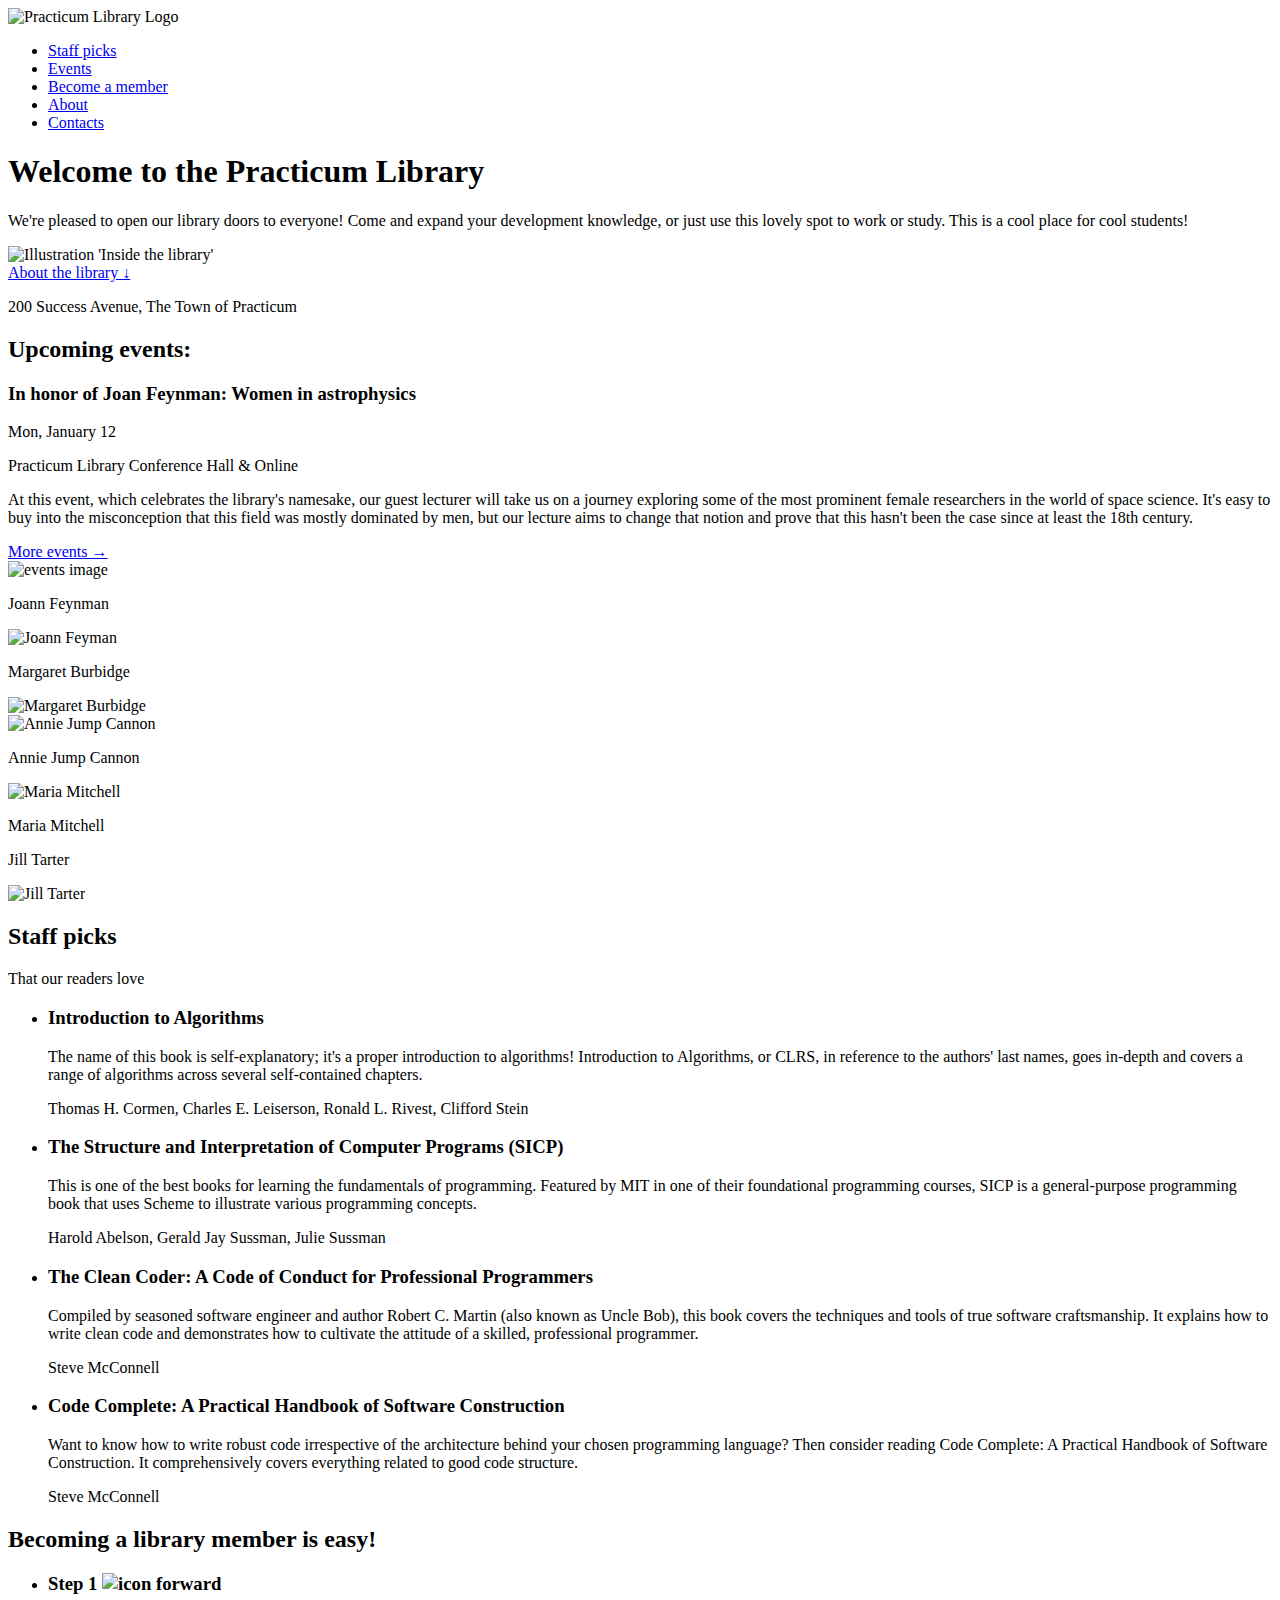
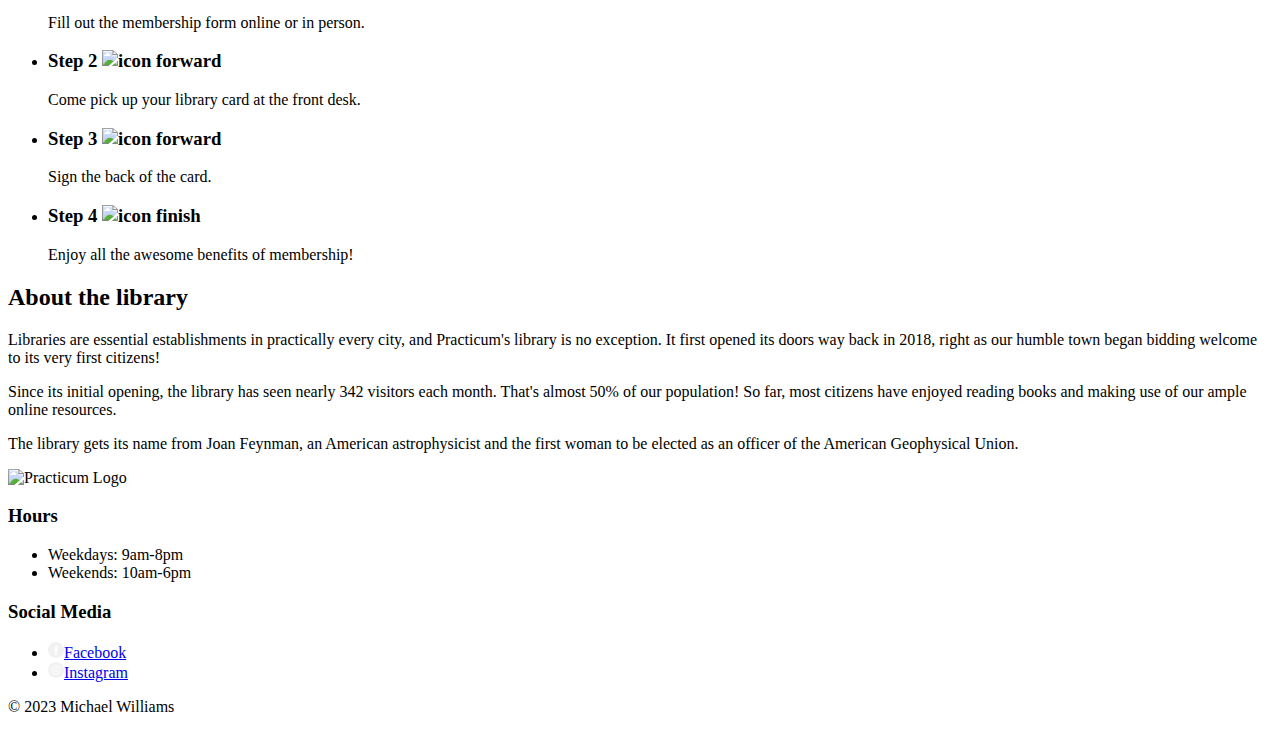
==== commit b0590173: "Add files via upload" ====
--- a/index.html
+++ b/index.html
@@ -2,26 +2,11 @@
 <html lang="en">
   <head>
     <meta charset="UTF-8" />
-    <meta http-equiv="X-UA-Compatible" content="IE=edge" />
     <meta name="viewport" content="width=device-width, initial-scale=1.0" />
-    <meta
-      name="description"
-      content="Specialty coffee in the Practicum Library"
-    />
-    <meta name="author" content="Michael Williams" />
-    <meta
-      name="keywords"
-      content="coffee, recipes, espresso, baked goods, coffee shop"
-    />
-    <title>Coffee Shop</title>
-    <link rel="stylesheet" href="./pages/index.css" />
+    <title>Practicum Library</title>
     <link rel="shortcut icon" href="favicon.ico" />
-    <link rel="preconnect" href="https://fonts.googleapis.com" />
-    <link rel="preconnect" href="https://fonts.gstatic.com" crossorigin />
-    <link
-      href="https://fonts.googleapis.com/css2?family=Inter:wght@400;500;700&family=Noto+Serif:ital@0;1&display=swap"
-      rel="stylesheet"
-    />
+    <link rel="stylesheet" href="./styles/normalize.css" />
+    <link rel="stylesheet" href="./styles/style.css" />
   </head>
 
   <body>
@@ -29,291 +14,318 @@
       <header class="header">
         <nav class="nav">
           <img
-            src="./images/logo_coffee_shop.svg"
-            alt="Practicum Coffee Shop Logo"
+            src="./images/logo.png"
+            alt="Practicum Library Logo"
             class="logo"
           />
           <ul class="nav__links">
             <li>
-              <a class="nav__link" href="#menu">Menu</a>
-            </li>
-            <li>
-              <a class="nav__link" href="#recipes">Recipes</a>
-            </li>
-            <li>
-              <a class="nav__link" href="#reservation">Book a table</a>
+              <a class="nav__link" href="#staff">Staff picks</a>
+            </li>
+            <li>
+              <a class="nav__link" href="#events">Events</a>
+            </li>
+            <li>
+              <a class="nav__link" href="#membership">Become a member</a>
+            </li>
+            <li>
+              <a class="nav__link" href="#about">About</a>
             </li>
             <li>
               <a class="nav__link" href="#footer">Contacts</a>
             </li>
           </ul>
         </nav>
-        <h1 class="header__title">
-          <span class="header__span-accent">Specialty coffee</span>
-          in the Practicum Library
-        </h1>
+        <h1 class="header__title">Welcome to the Practicum Library</h1>
         <p class="header__description">
-          Welcome to our study zone! We've got the coffee to energize you and
-          the cozy vibes to help you get creative.
+          We're pleased to open our library doors to everyone! Come and expand
+          your development knowledge, or just use this lovely spot to work or
+          study. This is a cool place for cool students!
         </p>
         <img
-          src="./images/inside_coffee_shop.png"
-          alt="Illustration 'Inside coffee shop'"
+          src="./images/inside_the_library.png"
+          alt="Illustration 'Inside the library'"
           class="header__image"
         />
         <div class="header__footer">
-          <div class="header__hours">
-            <p class="header__paragraph">Hours:</p>
-            <p class="header__paragraph">Monday – Friday (10:00 – 19:00)</p>
-            <p class="header__paragraph">Saturday – Sunday (11:00 – 18:00)</p>
-          </div>
-          <p class="header__paragraph">
+          <a class="header__link" href="#about">About the library &darr;</a>
+          <p class="header__address">
             200 Success Avenue, The Town of Practicum
           </p>
         </div>
       </header>
 
       <main class="content">
-        <section id="recipes" class="recipes">
-          <h2 class="recipes__title">Recipes</h2>
-          <p class="recipes__subtitle">
-            Check out some recipes we've collected for your home-brewing
-            convenience:
-          </p>
-          <div class="recipes__videos">
-            <div class="recipes__video">
-              <iframe
-                class="recipes__iframe"
-                src="https://www.youtube.com/embed/j6VlT_jUVPc"
-                title="YouTube video player"
-                allow="accelerometer; autoplay; clipboard-write; encrypted-media; gyroscope; picture-in-picture; web-share"
-                allowfullscreen
-              ></iframe>
-              <p class="recipes__video-caption">
-                <span>Aeropress recipe </span>
-                <span>~5min</span>
+        <section id="events" class="events">
+          <div class="events__content">
+            <h2 class="events__heading">Upcoming events:</h2>
+            <h3 class="events__title">
+              In honor of Joan Feynman: Women in astrophysics
+            </h3>
+            <div class="event-info events__info-section">
+              <div class="event-info__item">
+                <div
+                  class="event-info__icon event-info__icon_type_calendar"
+                ></div>
+                <p class="event-info__text">Mon, January 12</p>
+              </div>
+              <div class="event-info__item">
+                <div class="event-info__icon event-info__icon_type_pin"></div>
+                <p class="event-info__text">
+                  Practicum Library Conference Hall & Online
+                </p>
+              </div>
+            </div>
+            <p class="events__description">
+              At this event, which celebrates the library's namesake, our guest
+              lecturer will take us on a journey exploring some of the most
+              prominent female researchers in the world of space science. It's
+              easy to buy into the misconception that this field was mostly
+              dominated by men, but our lecture aims to change that notion and
+              prove that this hasn't been the case since at least the 18th
+              century.
+            </p>
+            <a href="#" class="events__more">More events &rarr;</a>
+          </div>
+          <div class="events__cover">
+            <img
+              class="events__image"
+              src="images/cafe.png"
+              alt="events image"
+            />
+            <div class="person person_name_feynman">
+              <p class="person__caption">Joann Feynman</p>
+              <img
+                class="person__image person__image_size_l"
+                src="images/person_feynman.png"
+                alt="Joann Feyman"
+              />
+            </div>
+            <div class="person person_name_burbidge">
+              <p class="person__caption">Margaret Burbidge</p>
+              <img
+                class="person__image person__image_size_m"
+                src="images/person_burbidge.png"
+                alt="Margaret Burbidge"
+              />
+            </div>
+            <div class="person person_name_cannon">
+              <img
+                class="person__image person__image_size_m"
+                src="images/person_cannon.png"
+                alt="Annie Jump Cannon"
+              />
+              <p class="person__caption">Annie Jump Cannon</p>
+            </div>
+            <div class="person person_name_mitchell">
+              <img
+                class="person__image person__image_size_s"
+                src="images/person_mitchell.png"
+                alt="Maria Mitchell"
+              />
+              <p class="person__caption">Maria Mitchell</p>
+            </div>
+            <div class="person person_name_tarter">
+              <p class="person__caption">Jill Tarter</p>
+              <img
+                class="person__image person__image_size_m"
+                src="images/person_tarter.png"
+                alt="Jill Tarter"
+              />
+            </div>
+          </div>
+        </section>
+
+        <section id="staff" class="staff">
+          <h2 class="staff__title">Staff picks</h2>
+          <p class="staff__subtitle">That our readers love</p>
+          <ul class="staff__cards">
+            <li class="card">
+              <div class="card__content">
+                <h3 class="card__title">Introduction to Algorithms</h3>
+                <p class="card__text">
+                  The name of this book is self-explanatory; it's a proper
+                  introduction to algorithms! Introduction to Algorithms, or
+                  CLRS, in reference to the authors' last names, goes in-depth
+                  and covers a range of algorithms across several self-contained
+                  chapters.
+                </p>
+                <p class="card__footer">
+                  Thomas H. Cormen, Charles E. Leiserson, Ronald L. Rivest,
+                  Clifford Stein
+                </p>
+              </div>
+            </li>
+
+            <li class="card">
+              <div class="card__content">
+                <h3 class="card__title">
+                  The Structure and Interpretation of Computer Programs (SICP)
+                </h3>
+                <p class="card__text">
+                  This is one of the best books for learning the fundamentals of
+                  programming. Featured by MIT in one of their foundational
+                  programming courses, SICP is a general-purpose programming
+                  book that uses Scheme to illustrate various programming
+                  concepts.
+                </p>
+                <p class="card__footer">
+                  Harold Abelson, Gerald Jay Sussman, Julie Sussman
+                </p>
+              </div>
+            </li>
+
+            <li class="card">
+              <div class="card__content">
+                <h3 class="card__title">
+                  The Clean Coder: A Code of Conduct for Professional
+                  Programmers
+                </h3>
+                <p class="card__text">
+                  Compiled by seasoned software engineer and author Robert C.
+                  Martin (also known as Uncle Bob), this book covers the
+                  techniques and tools of true software craftsmanship. It
+                  explains how to write clean code and demonstrates how to
+                  cultivate the attitude of a skilled, professional programmer.
+                </p>
+                <p class="card__footer">Steve McConnell</p>
+              </div>
+            </li>
+
+            <li class="card">
+              <div class="card__content">
+                <h3 class="card__title">
+                  Code Complete: A Practical Handbook of Software Construction
+                </h3>
+                <p class="card__text">
+                  Want to know how to write robust code irrespective of the
+                  architecture behind your chosen programming language? Then
+                  consider reading Code Complete: A Practical Handbook of
+                  Software Construction. It comprehensively covers everything
+                  related to good code structure.
+                </p>
+                <p class="card__footer">Steve McConnell</p>
+              </div>
+            </li>
+          </ul>
+        </section>
+
+        <section id="membership" class="membership">
+          <h2 class="membership__title">Becoming a library member is easy!</h2>
+          <ul class="membership__steps">
+            <li class="step">
+              <h3 class="step__title">
+                Step 1
+                <img
+                  src="./images/icon_step_forward.svg"
+                  alt="icon forward"
+                  class="step__icon"
+                />
+              </h3>
+              <p class="step__description">
+                Fill out the membership form online or in person.
               </p>
-            </div>
-            <div class="recipes__video">
-              <iframe
-                class="recipes__iframe"
-                src="https://www.youtube.com/embed/st571DYYTR8"
-                title="YouTube video player"
-                allow="accelerometer; autoplay; clipboard-write; encrypted-media; gyroscope; picture-in-picture; web-share"
-                allowfullscreen
-              ></iframe>
-              <p class="recipes__video-caption">
-                <span>French press recipe</span>
-                <span>~15 min</span>
+            </li>
+            <li class="step">
+              <h3 class="step__title">
+                Step 2
+                <img
+                  src="./images/icon_step_forward.svg"
+                  alt="icon forward"
+                  class="step__icon"
+                />
+              </h3>
+              <p class="step__description">
+                Come pick up your library card at the front desk.
               </p>
-            </div>
-          </div>
+            </li>
+            <li class="step">
+              <h3 class="step__title">
+                Step 3
+                <img
+                  src="./images/icon_step_forward.svg"
+                  alt="icon forward"
+                  class="step__icon"
+                />
+              </h3>
+              <p class="step__description">Sign the back of the card.</p>
+            </li>
+            <li class="step">
+              <h3 class="step__title">
+                Step 4
+                <img
+                  src="./images/icon_step_finish.svg"
+                  alt="icon finish"
+                  class="step__icon"
+                />
+              </h3>
+              <p class="step__description">
+                Enjoy all the awesome benefits of membership!
+              </p>
+            </li>
+          </ul>
         </section>
-        <section id="reservation" class="reservation">
-          <h2 class="reservation__title">Book a table</h2>
-          <form class="form reservation__form">
-            <fieldset class="form__fieldset">
-              <label for="name" class="form__label">Name *</label>
-              <input
-                class="form__input"
-                type="text"
-                id="name"
-                name="name-surname"
-                placeholder="Name-Surname"
-                required
-              />
-              <label for="number-of-guest" class="form__label"
-                >Number of guests *</label
-              >
-              <input
-                class="form__input"
-                type="number"
-                id="number-of-guest"
-                name="number-of-guest"
-                min="1"
-                max="8"
-                placeholder="1-8"
-                required
-              />
-              <label for="date-time" class="form__label">Date & time *</label>
-              <input
-                class="form__input"
-                type="datetime-local"
-                id="date-time"
-                name="date-time"
-                required
-              />
-              <label for="email" class="form__label">Your email *</label>
-              <input
-                class="form__input"
-                type="email"
-                id="email"
-                name="email"
-                placeholder="email@email.com"
-                required
-              />
-              <button class="form__button" type="submit">Book a table</button>
-              <label
-                for="terms-agreement"
-                class="form__label form__label_type_checkbox"
-              >
-                <input
-                  class="form__checkbox"
-                  type="checkbox"
-                  id="terms-agreement"
-                  name="terms-agreement"
-                  required
-                />I agree with the terms of use
-              </label>
-            </fieldset>
-          </form>
-        </section>
-        <section id="menu" class="menu">
-          <h2 class="menu__title">Menu</h2>
-          <p class="menu__subtitle">
-            We brew coffee from locally roasted, Fairtrade certified beans and
-            use biodegradable cups. All teas from our collection are $2/cup.
-          </p>
-          <div class="menu__cards">
-            <div class="card">
-              <h3 class="card__title">Filter</h3>
-              <ul class="card__list">
-                <li class="card__list-item">
-                  Regular (12 oz)
-                  <span class="card__list-divider"></span>
-                  $1
-                </li>
-                <li class="card__list-item">
-                  Large (16 oz)
-                  <span class="card__list-divider"></span>
-                  $1.25
-                </li>
-                <li class="card__list-item">
-                  XL (20 oz)
-                  <span class="card__list-divider"></span>
-                  $1.5
-                </li>
-                <li class="card__list-item">
-                  Party-size (24 oz, decaf)
-                  <span class="card__list-divider"></span>
-                  $1.75
-                </li>
-                <li class="card__list-item">
-                  Iced Coffee (16 oz)
-                  <span class="card__list-divider"></span>
-                  $1.25
-                </li>
-              </ul>
-            </div>
-            <div class="card">
-              <h3 class="card__title">Espresso</h3>
-              <ul class="card__list">
-                <li class="card__list-item">
-                  Macchiato
-                  <span class="card__list-divider"></span>
-                  $2.25
-                </li>
-                <li class="card__list-item">
-                  Cortado
-                  <span class="card__list-divider"></span>
-                  $2.5
-                </li>
-                <li class="card__list-item">
-                  Mocha
-                  <span class="card__list-divider"></span>
-                  $3
-                </li>
-                <li class="card__list-item">
-                  Sunrise in the Bay Area (decaf)
-                  <span class="card__list-divider"></span>
-                  $10
-                </li>
-              </ul>
-            </div>
-            <div class="card">
-              <h3 class="card__title">Baked Goods</h3>
-              <ul class="card__list">
-                <li class="card__list-item">
-                  Almond Croissant
-                  <span class="card__list-divider"></span>
-                  $2
-                </li>
-                <li class="card__list-item">
-                  Banana Bread
-                  <span class="card__list-divider"></span>
-                  $1.75
-                </li>
-                <li class="card__list-item">
-                  Key Lime Pie
-                  <span class="card__list-divider"></span>
-                  $3
-                </li>
-                <li class="card__list-item">
-                  Blue Velvet Cake
-                  <span class="card__list-divider"></span>
-                  $3.75
-                </li>
-                <li class="card__list-item">
-                  Web Cookie
-                  <span class="card__list-divider"></span>
-                  $2
-                </li>
-                <li class="card__list-item">
-                  Fresh Bug’uette
-                  <span class="card__list-divider"></span>
-                  $0.25
-                </li>
-              </ul>
-            </div>
-          </div>
-        </section>
+
         <section id="about" class="about">
-          <h2 class="about__title">About the coffee shop</h2>
+          <h2 class="about__title">About the library</h2>
           <div class="about__content">
             <p class="about__paragraph">
-              Our coffee shop is located in the Practicum Library's hall. It
-              features 6 tables and free WiFi.
+              Libraries are essential establishments in practically every city,
+              and Practicum's library is no exception. It first opened its doors
+              way back in 2018, right as our humble town began bidding welcome
+              to its very first citizens!
             </p>
             <p class="about__paragraph">
-              Our main mission is keeping guests cozy and energized.
+              Since its initial opening, the library has seen nearly 342
+              visitors each month. That's almost 50% of our population! So far,
+              most citizens have enjoyed reading books and making use of our
+              ample online resources.
             </p>
             <p class="about__paragraph">
-              Besides that, we try to reduce our environmental impact — so we
-              don't sell single-use cups. But you can buy one of our reusable
-              cups!
+              The library gets its name from Joan Feynman, an American
+              astrophysicist and the first woman to be elected as an officer of
+              the American Geophysical Union.
             </p>
           </div>
           <div class="about__circle"></div>
-          <div class="about__circle about__circle_animation_blurred"></div>
         </section>
       </main>
       <footer id="footer" class="footer">
-        <div class="footer__content">
-          <img
-            class="footer__logo"
-            src="images/practicum_logo.svg"
-            alt="Practicum logo"
-          />
-          <div>
-            <h2 class="footer__social-heading">Social media</h2>
+        <div class="footer__columns">
+          <div class="footer__column">
+            <img
+              class="footer__logo"
+              src="images/logo_white.png"
+              alt="Practicum Logo"
+            />
+          </div>
+          <div class="footer__column footer__column_content_hours">
+            <h3 class="footer__column-heading">Hours</h3>
+            <ul class="footer__list">
+              <li class="footer__list-item">Weekdays: 9am-8pm</li>
+              <li class="footer__list-item">Weekends: 10am-6pm</li>
+            </ul>
+          </div>
+          <div class="footer__column footer__column_content_social">
+            <h3 class="footer__column-heading">Social Media</h3>
             <ul class="footer__list">
               <li class="footer__list-item">
-                <a class="footer__social-link" href="#">
+                <a class="footer__column-link" href="#">
                   <img
                     class="footer__social-icon"
                     src="images/facebook_white.svg"
                     alt="Facebook Icon"
-                  />Facebook
-                </a>
+                  />Facebook</a
+                >
               </li>
               <li class="footer__list-item">
-                <a class="footer__social-link" href="#">
+                <a class="footer__column-link" href="#">
                   <img
                     class="footer__social-icon"
                     src="images/instagram_white.svg"
                     alt="Instagram Icon"
-                  />Instagram
-                </a>
+                  />Instagram</a
+                >
               </li>
             </ul>
           </div>
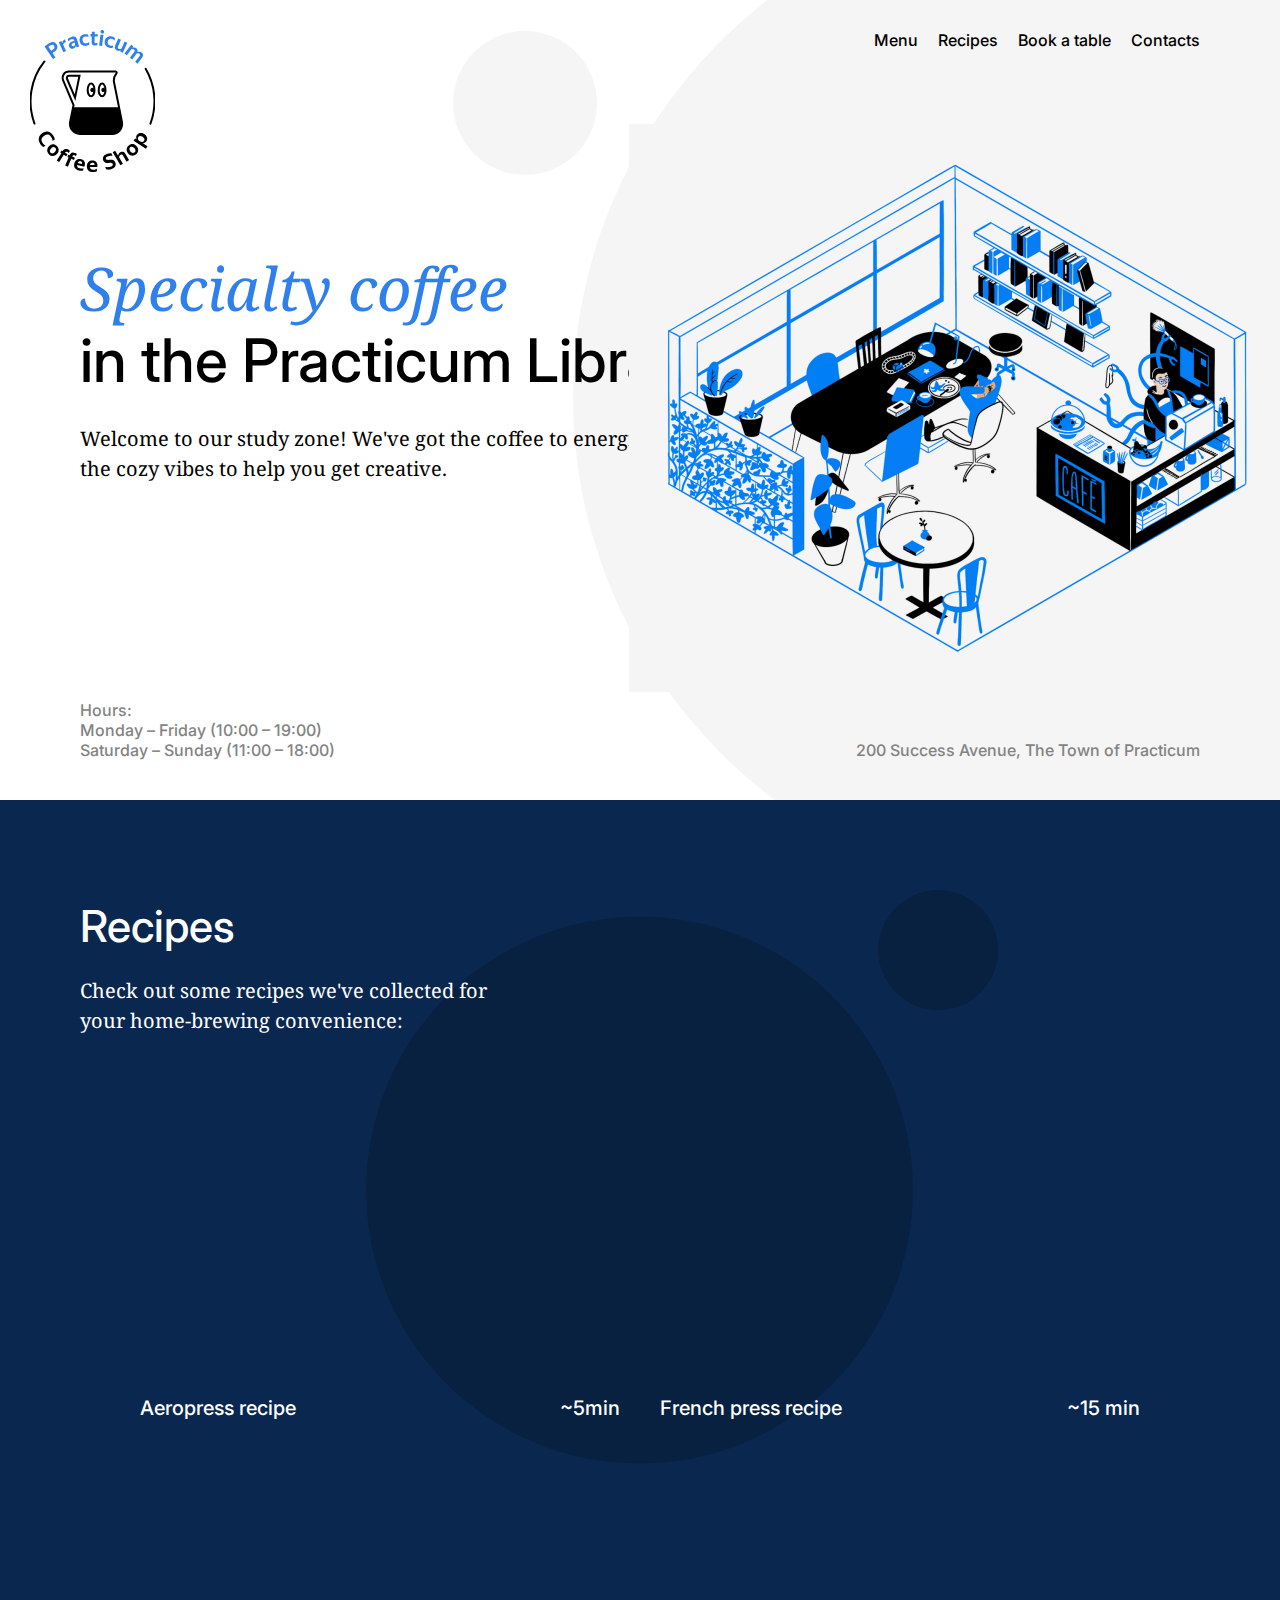
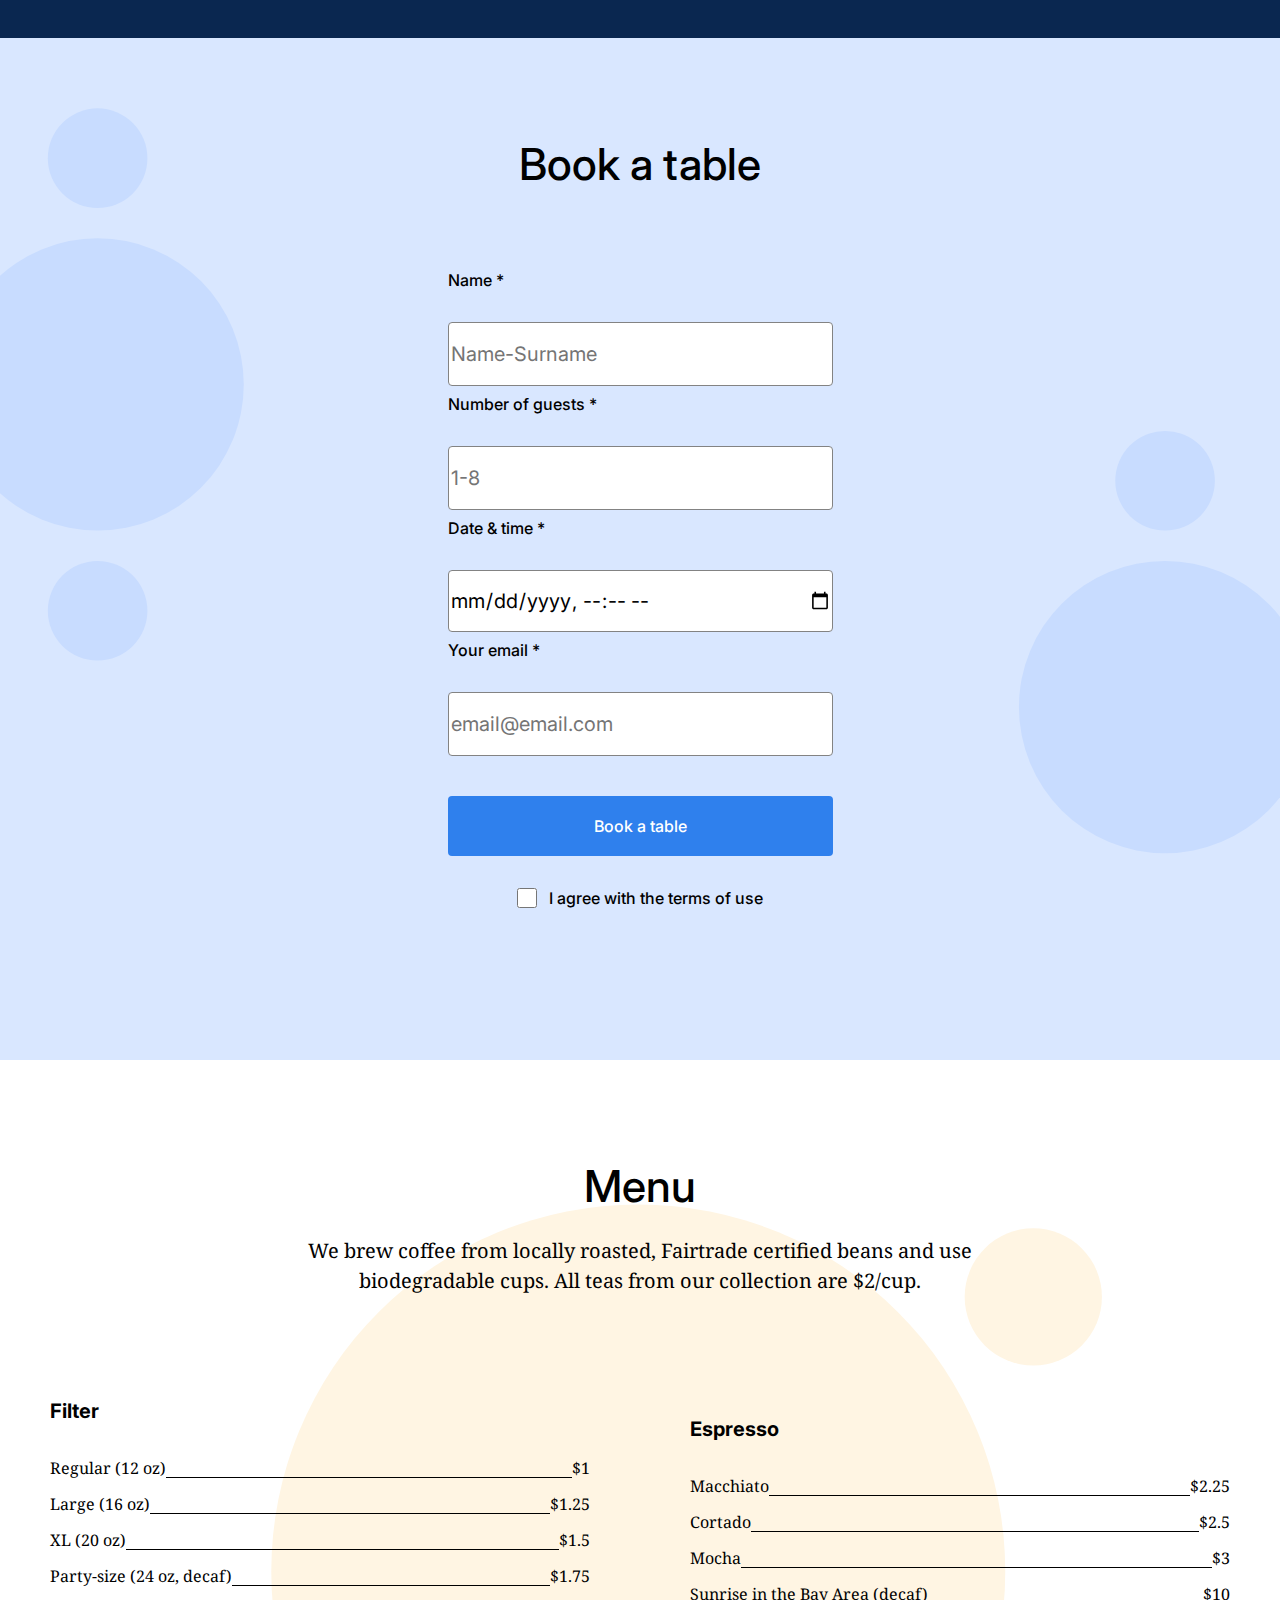
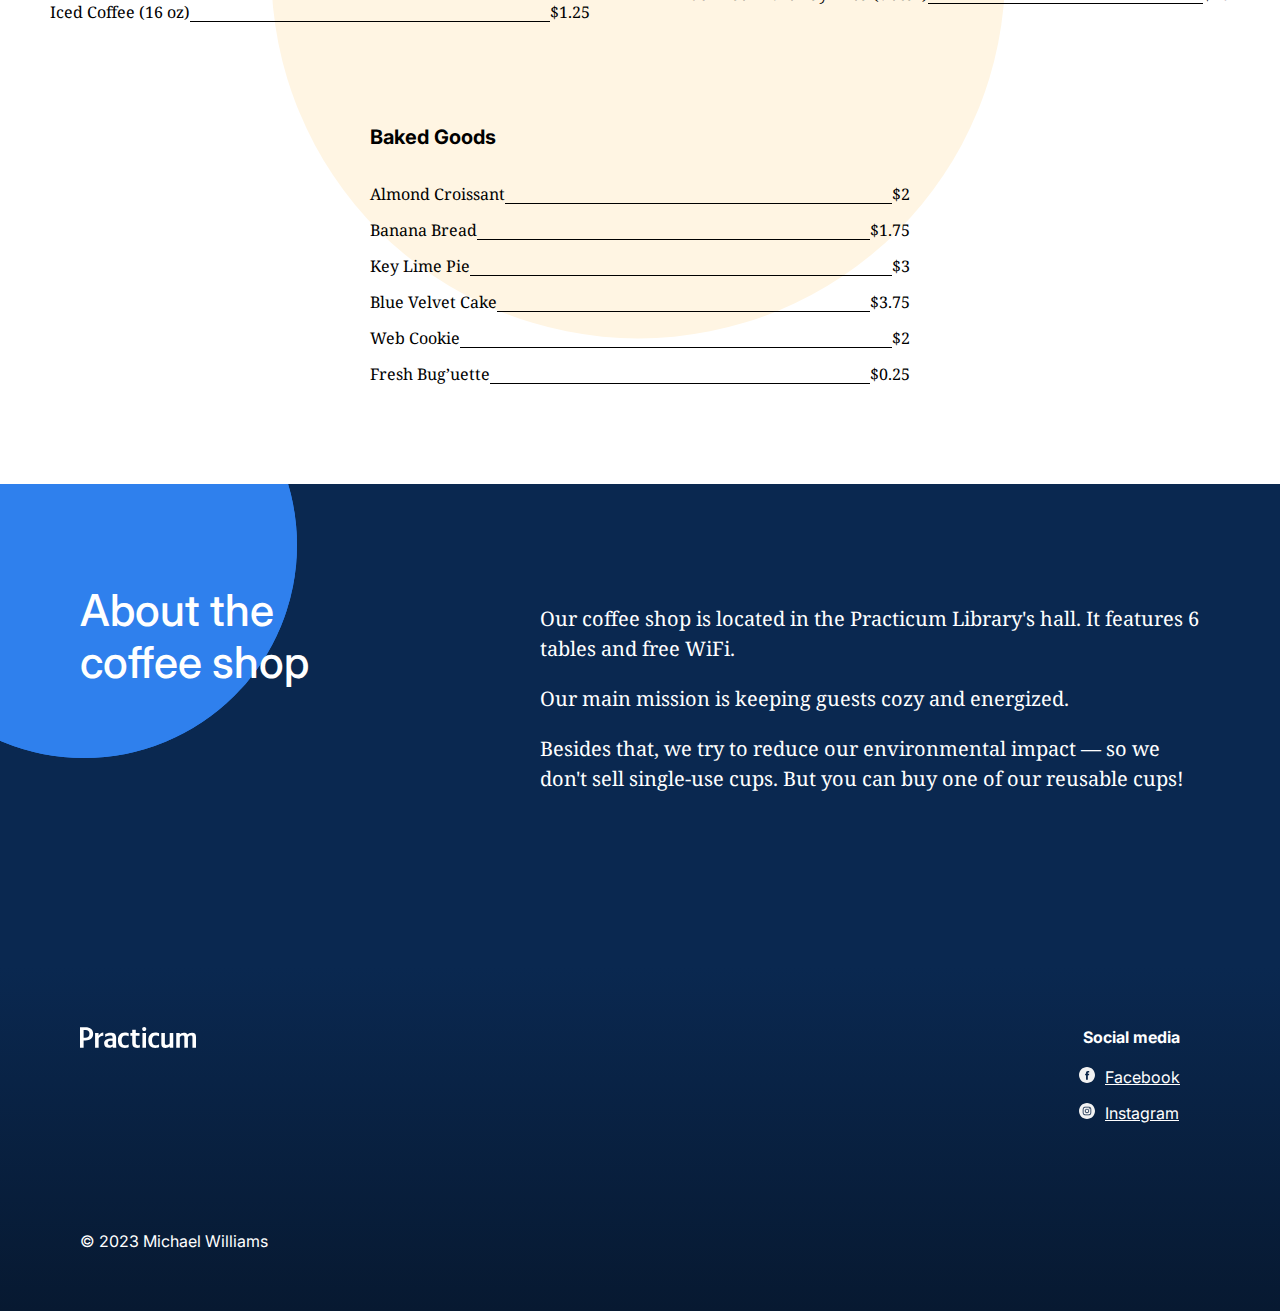
==== commit df5ce707: "Add files via upload" ====
--- a/index.html
+++ b/index.html
@@ -2,11 +2,26 @@
 <html lang="en">
   <head>
     <meta charset="UTF-8" />
+    <meta http-equiv="X-UA-Compatible" content="IE=edge" />
     <meta name="viewport" content="width=device-width, initial-scale=1.0" />
-    <title>Practicum Library</title>
+    <meta
+      name="description"
+      content="Specialty coffee in the Practicum Library"
+    />
+    <meta name="author" content="Michael Williams" />
+    <meta
+      name="keywords"
+      content="coffee, recipes, espresso, baked goods, coffee shop"
+    />
+    <title>Coffee Shop</title>
+    <link rel="stylesheet" href="./pages/index.css" />
     <link rel="shortcut icon" href="favicon.ico" />
-    <link rel="stylesheet" href="./styles/normalize.css" />
-    <link rel="stylesheet" href="./styles/style.css" />
+    <link rel="preconnect" href="https://fonts.googleapis.com" />
+    <link rel="preconnect" href="https://fonts.gstatic.com" crossorigin />
+    <link
+      href="https://fonts.googleapis.com/css2?family=Inter:wght@400;500;700&family=Noto+Serif:ital@0;1&display=swap"
+      rel="stylesheet"
+    />
   </head>
 
   <body>
@@ -14,318 +29,291 @@
       <header class="header">
         <nav class="nav">
           <img
-            src="./images/logo.png"
-            alt="Practicum Library Logo"
+            src="./images/logo_coffee_shop.svg"
+            alt="Practicum Coffee Shop Logo"
             class="logo"
           />
           <ul class="nav__links">
             <li>
-              <a class="nav__link" href="#staff">Staff picks</a>
+              <a class="nav__link" href="#menu">Menu</a>
             </li>
             <li>
-              <a class="nav__link" href="#events">Events</a>
+              <a class="nav__link" href="#recipes">Recipes</a>
             </li>
             <li>
-              <a class="nav__link" href="#membership">Become a member</a>
-            </li>
-            <li>
-              <a class="nav__link" href="#about">About</a>
+              <a class="nav__link" href="#reservation">Book a table</a>
             </li>
             <li>
               <a class="nav__link" href="#footer">Contacts</a>
             </li>
           </ul>
         </nav>
-        <h1 class="header__title">Welcome to the Practicum Library</h1>
+        <h1 class="header__title">
+          <span class="header__span-accent">Specialty coffee</span>
+          in the Practicum Library
+        </h1>
         <p class="header__description">
-          We're pleased to open our library doors to everyone! Come and expand
-          your development knowledge, or just use this lovely spot to work or
-          study. This is a cool place for cool students!
+          Welcome to our study zone! We've got the coffee to energize you and
+          the cozy vibes to help you get creative.
         </p>
         <img
-          src="./images/inside_the_library.png"
-          alt="Illustration 'Inside the library'"
+          src="./images/inside_coffee_shop.png"
+          alt="Illustration 'Inside coffee shop'"
           class="header__image"
         />
         <div class="header__footer">
-          <a class="header__link" href="#about">About the library &darr;</a>
-          <p class="header__address">
+          <div class="header__hours">
+            <p class="header__paragraph">Hours:</p>
+            <p class="header__paragraph">Monday – Friday (10:00 – 19:00)</p>
+            <p class="header__paragraph">Saturday – Sunday (11:00 – 18:00)</p>
+          </div>
+          <p class="header__paragraph">
             200 Success Avenue, The Town of Practicum
           </p>
         </div>
       </header>
 
       <main class="content">
-        <section id="events" class="events">
-          <div class="events__content">
-            <h2 class="events__heading">Upcoming events:</h2>
-            <h3 class="events__title">
-              In honor of Joan Feynman: Women in astrophysics
-            </h3>
-            <div class="event-info events__info-section">
-              <div class="event-info__item">
-                <div
-                  class="event-info__icon event-info__icon_type_calendar"
-                ></div>
-                <p class="event-info__text">Mon, January 12</p>
-              </div>
-              <div class="event-info__item">
-                <div class="event-info__icon event-info__icon_type_pin"></div>
-                <p class="event-info__text">
-                  Practicum Library Conference Hall & Online
-                </p>
-              </div>
-            </div>
-            <p class="events__description">
-              At this event, which celebrates the library's namesake, our guest
-              lecturer will take us on a journey exploring some of the most
-              prominent female researchers in the world of space science. It's
-              easy to buy into the misconception that this field was mostly
-              dominated by men, but our lecture aims to change that notion and
-              prove that this hasn't been the case since at least the 18th
-              century.
-            </p>
-            <a href="#" class="events__more">More events &rarr;</a>
-          </div>
-          <div class="events__cover">
-            <img
-              class="events__image"
-              src="images/cafe.png"
-              alt="events image"
-            />
-            <div class="person person_name_feynman">
-              <p class="person__caption">Joann Feynman</p>
-              <img
-                class="person__image person__image_size_l"
-                src="images/person_feynman.png"
-                alt="Joann Feyman"
+        <section id="recipes" class="recipes">
+          <h2 class="recipes__title">Recipes</h2>
+          <p class="recipes__subtitle">
+            Check out some recipes we've collected for your home-brewing
+            convenience:
+          </p>
+          <div class="recipes__videos">
+            <div class="recipes__video">
+              <iframe
+                class="recipes__iframe"
+                src="https://www.youtube.com/embed/j6VlT_jUVPc"
+                title="YouTube video player"
+                allow="accelerometer; autoplay; clipboard-write; encrypted-media; gyroscope; picture-in-picture; web-share"
+                allowfullscreen
+              ></iframe>
+              <p class="recipes__video-caption">
+                <span>Aeropress recipe </span>
+                <span>~5min</span>
+              </p>
+            </div>
+            <div class="recipes__video">
+              <iframe
+                class="recipes__iframe"
+                src="https://www.youtube.com/embed/st571DYYTR8"
+                title="YouTube video player"
+                allow="accelerometer; autoplay; clipboard-write; encrypted-media; gyroscope; picture-in-picture; web-share"
+                allowfullscreen
+              ></iframe>
+              <p class="recipes__video-caption">
+                <span>French press recipe</span>
+                <span>~15 min</span>
+              </p>
+            </div>
+          </div>
+        </section>
+        <section id="reservation" class="reservation">
+          <h2 class="reservation__title">Book a table</h2>
+          <form class="form reservation__form">
+            <fieldset class="form__fieldset">
+              <label for="name" class="form__label">Name *</label>
+              <input
+                class="form__input"
+                type="text"
+                id="name"
+                name="name-surname"
+                placeholder="Name-Surname"
+                required
               />
-            </div>
-            <div class="person person_name_burbidge">
-              <p class="person__caption">Margaret Burbidge</p>
-              <img
-                class="person__image person__image_size_m"
-                src="images/person_burbidge.png"
-                alt="Margaret Burbidge"
+              <label for="number-of-guest" class="form__label"
+                >Number of guests *</label
+              >
+              <input
+                class="form__input"
+                type="number"
+                id="number-of-guest"
+                name="number-of-guest"
+                min="1"
+                max="8"
+                placeholder="1-8"
+                required
               />
-            </div>
-            <div class="person person_name_cannon">
-              <img
-                class="person__image person__image_size_m"
-                src="images/person_cannon.png"
-                alt="Annie Jump Cannon"
+              <label for="date-time" class="form__label">Date & time *</label>
+              <input
+                class="form__input"
+                type="datetime-local"
+                id="date-time"
+                name="date-time"
+                required
               />
-              <p class="person__caption">Annie Jump Cannon</p>
-            </div>
-            <div class="person person_name_mitchell">
-              <img
-                class="person__image person__image_size_s"
-                src="images/person_mitchell.png"
-                alt="Maria Mitchell"
+              <label for="email" class="form__label">Your email *</label>
+              <input
+                class="form__input"
+                type="email"
+                id="email"
+                name="email"
+                placeholder="email@email.com"
+                required
               />
-              <p class="person__caption">Maria Mitchell</p>
-            </div>
-            <div class="person person_name_tarter">
-              <p class="person__caption">Jill Tarter</p>
-              <img
-                class="person__image person__image_size_m"
-                src="images/person_tarter.png"
-                alt="Jill Tarter"
-              />
-            </div>
-          </div>
+              <button class="form__button" type="submit">Book a table</button>
+              <label
+                for="terms-agreement"
+                class="form__label form__label_type_checkbox"
+              >
+                <input
+                  class="form__checkbox"
+                  type="checkbox"
+                  id="terms-agreement"
+                  name="terms-agreement"
+                  required
+                />I agree with the terms of use
+              </label>
+            </fieldset>
+          </form>
         </section>
-
-        <section id="staff" class="staff">
-          <h2 class="staff__title">Staff picks</h2>
-          <p class="staff__subtitle">That our readers love</p>
-          <ul class="staff__cards">
-            <li class="card">
-              <div class="card__content">
-                <h3 class="card__title">Introduction to Algorithms</h3>
-                <p class="card__text">
-                  The name of this book is self-explanatory; it's a proper
-                  introduction to algorithms! Introduction to Algorithms, or
-                  CLRS, in reference to the authors' last names, goes in-depth
-                  and covers a range of algorithms across several self-contained
-                  chapters.
-                </p>
-                <p class="card__footer">
-                  Thomas H. Cormen, Charles E. Leiserson, Ronald L. Rivest,
-                  Clifford Stein
-                </p>
-              </div>
-            </li>
-
-            <li class="card">
-              <div class="card__content">
-                <h3 class="card__title">
-                  The Structure and Interpretation of Computer Programs (SICP)
-                </h3>
-                <p class="card__text">
-                  This is one of the best books for learning the fundamentals of
-                  programming. Featured by MIT in one of their foundational
-                  programming courses, SICP is a general-purpose programming
-                  book that uses Scheme to illustrate various programming
-                  concepts.
-                </p>
-                <p class="card__footer">
-                  Harold Abelson, Gerald Jay Sussman, Julie Sussman
-                </p>
-              </div>
-            </li>
-
-            <li class="card">
-              <div class="card__content">
-                <h3 class="card__title">
-                  The Clean Coder: A Code of Conduct for Professional
-                  Programmers
-                </h3>
-                <p class="card__text">
-                  Compiled by seasoned software engineer and author Robert C.
-                  Martin (also known as Uncle Bob), this book covers the
-                  techniques and tools of true software craftsmanship. It
-                  explains how to write clean code and demonstrates how to
-                  cultivate the attitude of a skilled, professional programmer.
-                </p>
-                <p class="card__footer">Steve McConnell</p>
-              </div>
-            </li>
-
-            <li class="card">
-              <div class="card__content">
-                <h3 class="card__title">
-                  Code Complete: A Practical Handbook of Software Construction
-                </h3>
-                <p class="card__text">
-                  Want to know how to write robust code irrespective of the
-                  architecture behind your chosen programming language? Then
-                  consider reading Code Complete: A Practical Handbook of
-                  Software Construction. It comprehensively covers everything
-                  related to good code structure.
-                </p>
-                <p class="card__footer">Steve McConnell</p>
-              </div>
-            </li>
-          </ul>
+        <section id="menu" class="menu">
+          <h2 class="menu__title">Menu</h2>
+          <p class="menu__subtitle">
+            We brew coffee from locally roasted, Fairtrade certified beans and
+            use biodegradable cups. All teas from our collection are $2/cup.
+          </p>
+          <div class="menu__cards">
+            <div class="card">
+              <h3 class="card__title">Filter</h3>
+              <ul class="card__list">
+                <li class="card__list-item">
+                  Regular (12 oz)
+                  <span class="card__list-divider"></span>
+                  $1
+                </li>
+                <li class="card__list-item">
+                  Large (16 oz)
+                  <span class="card__list-divider"></span>
+                  $1.25
+                </li>
+                <li class="card__list-item">
+                  XL (20 oz)
+                  <span class="card__list-divider"></span>
+                  $1.5
+                </li>
+                <li class="card__list-item">
+                  Party-size (24 oz, decaf)
+                  <span class="card__list-divider"></span>
+                  $1.75
+                </li>
+                <li class="card__list-item">
+                  Iced Coffee (16 oz)
+                  <span class="card__list-divider"></span>
+                  $1.25
+                </li>
+              </ul>
+            </div>
+            <div class="card">
+              <h3 class="card__title">Espresso</h3>
+              <ul class="card__list">
+                <li class="card__list-item">
+                  Macchiato
+                  <span class="card__list-divider"></span>
+                  $2.25
+                </li>
+                <li class="card__list-item">
+                  Cortado
+                  <span class="card__list-divider"></span>
+                  $2.5
+                </li>
+                <li class="card__list-item">
+                  Mocha
+                  <span class="card__list-divider"></span>
+                  $3
+                </li>
+                <li class="card__list-item">
+                  Sunrise in the Bay Area (decaf)
+                  <span class="card__list-divider"></span>
+                  $10
+                </li>
+              </ul>
+            </div>
+            <div class="card">
+              <h3 class="card__title">Baked Goods</h3>
+              <ul class="card__list">
+                <li class="card__list-item">
+                  Almond Croissant
+                  <span class="card__list-divider"></span>
+                  $2
+                </li>
+                <li class="card__list-item">
+                  Banana Bread
+                  <span class="card__list-divider"></span>
+                  $1.75
+                </li>
+                <li class="card__list-item">
+                  Key Lime Pie
+                  <span class="card__list-divider"></span>
+                  $3
+                </li>
+                <li class="card__list-item">
+                  Blue Velvet Cake
+                  <span class="card__list-divider"></span>
+                  $3.75
+                </li>
+                <li class="card__list-item">
+                  Web Cookie
+                  <span class="card__list-divider"></span>
+                  $2
+                </li>
+                <li class="card__list-item">
+                  Fresh Bug’uette
+                  <span class="card__list-divider"></span>
+                  $0.25
+                </li>
+              </ul>
+            </div>
+          </div>
         </section>
-
-        <section id="membership" class="membership">
-          <h2 class="membership__title">Becoming a library member is easy!</h2>
-          <ul class="membership__steps">
-            <li class="step">
-              <h3 class="step__title">
-                Step 1
-                <img
-                  src="./images/icon_step_forward.svg"
-                  alt="icon forward"
-                  class="step__icon"
-                />
-              </h3>
-              <p class="step__description">
-                Fill out the membership form online or in person.
-              </p>
-            </li>
-            <li class="step">
-              <h3 class="step__title">
-                Step 2
-                <img
-                  src="./images/icon_step_forward.svg"
-                  alt="icon forward"
-                  class="step__icon"
-                />
-              </h3>
-              <p class="step__description">
-                Come pick up your library card at the front desk.
-              </p>
-            </li>
-            <li class="step">
-              <h3 class="step__title">
-                Step 3
-                <img
-                  src="./images/icon_step_forward.svg"
-                  alt="icon forward"
-                  class="step__icon"
-                />
-              </h3>
-              <p class="step__description">Sign the back of the card.</p>
-            </li>
-            <li class="step">
-              <h3 class="step__title">
-                Step 4
-                <img
-                  src="./images/icon_step_finish.svg"
-                  alt="icon finish"
-                  class="step__icon"
-                />
-              </h3>
-              <p class="step__description">
-                Enjoy all the awesome benefits of membership!
-              </p>
-            </li>
-          </ul>
-        </section>
-
         <section id="about" class="about">
-          <h2 class="about__title">About the library</h2>
+          <h2 class="about__title">About the coffee shop</h2>
           <div class="about__content">
             <p class="about__paragraph">
-              Libraries are essential establishments in practically every city,
-              and Practicum's library is no exception. It first opened its doors
-              way back in 2018, right as our humble town began bidding welcome
-              to its very first citizens!
+              Our coffee shop is located in the Practicum Library's hall. It
+              features 6 tables and free WiFi.
             </p>
             <p class="about__paragraph">
-              Since its initial opening, the library has seen nearly 342
-              visitors each month. That's almost 50% of our population! So far,
-              most citizens have enjoyed reading books and making use of our
-              ample online resources.
+              Our main mission is keeping guests cozy and energized.
             </p>
             <p class="about__paragraph">
-              The library gets its name from Joan Feynman, an American
-              astrophysicist and the first woman to be elected as an officer of
-              the American Geophysical Union.
+              Besides that, we try to reduce our environmental impact — so we
+              don't sell single-use cups. But you can buy one of our reusable
+              cups!
             </p>
           </div>
           <div class="about__circle"></div>
+          <div class="about__circle about__circle_animation_blurred"></div>
         </section>
       </main>
       <footer id="footer" class="footer">
-        <div class="footer__columns">
-          <div class="footer__column">
-            <img
-              class="footer__logo"
-              src="images/logo_white.png"
-              alt="Practicum Logo"
-            />
-          </div>
-          <div class="footer__column footer__column_content_hours">
-            <h3 class="footer__column-heading">Hours</h3>
-            <ul class="footer__list">
-              <li class="footer__list-item">Weekdays: 9am-8pm</li>
-              <li class="footer__list-item">Weekends: 10am-6pm</li>
-            </ul>
-          </div>
-          <div class="footer__column footer__column_content_social">
-            <h3 class="footer__column-heading">Social Media</h3>
+        <div class="footer__content">
+          <img
+            class="footer__logo"
+            src="images/practicum_logo.svg"
+            alt="Practicum logo"
+          />
+          <div>
+            <h2 class="footer__social-heading">Social media</h2>
             <ul class="footer__list">
               <li class="footer__list-item">
-                <a class="footer__column-link" href="#">
+                <a class="footer__social-link" href="#">
                   <img
                     class="footer__social-icon"
                     src="images/facebook_white.svg"
                     alt="Facebook Icon"
-                  />Facebook</a
-                >
+                  />Facebook
+                </a>
               </li>
               <li class="footer__list-item">
-                <a class="footer__column-link" href="#">
+                <a class="footer__social-link" href="#">
                   <img
                     class="footer__social-icon"
                     src="images/instagram_white.svg"
                     alt="Instagram Icon"
-                  />Instagram</a
-                >
+                  />Instagram
+                </a>
               </li>
             </ul>
           </div>
--- a/pages/index.css
+++ b/pages/index.css
@@ -0,0 +1,27 @@
+@import url(../vendor/normalize.css);
+
+@import url(../blocks/page.css);
+
+@import url(../blocks/header.css);
+
+@import url(../blocks/nav.css);
+
+@import url(../blocks/logo.css);
+
+@import url(../blocks/nav.css);
+
+@import url(../blocks/header.css);
+
+@import url(../blocks/recipes.css);
+
+@import url(../blocks/reservation.css);
+
+@import url(../blocks/form.css);
+
+@import url(../blocks/menu.css);
+
+@import url(../blocks/card.css);
+
+@import url(../blocks/about.css);
+
+@import url(../blocks/footer.css);
